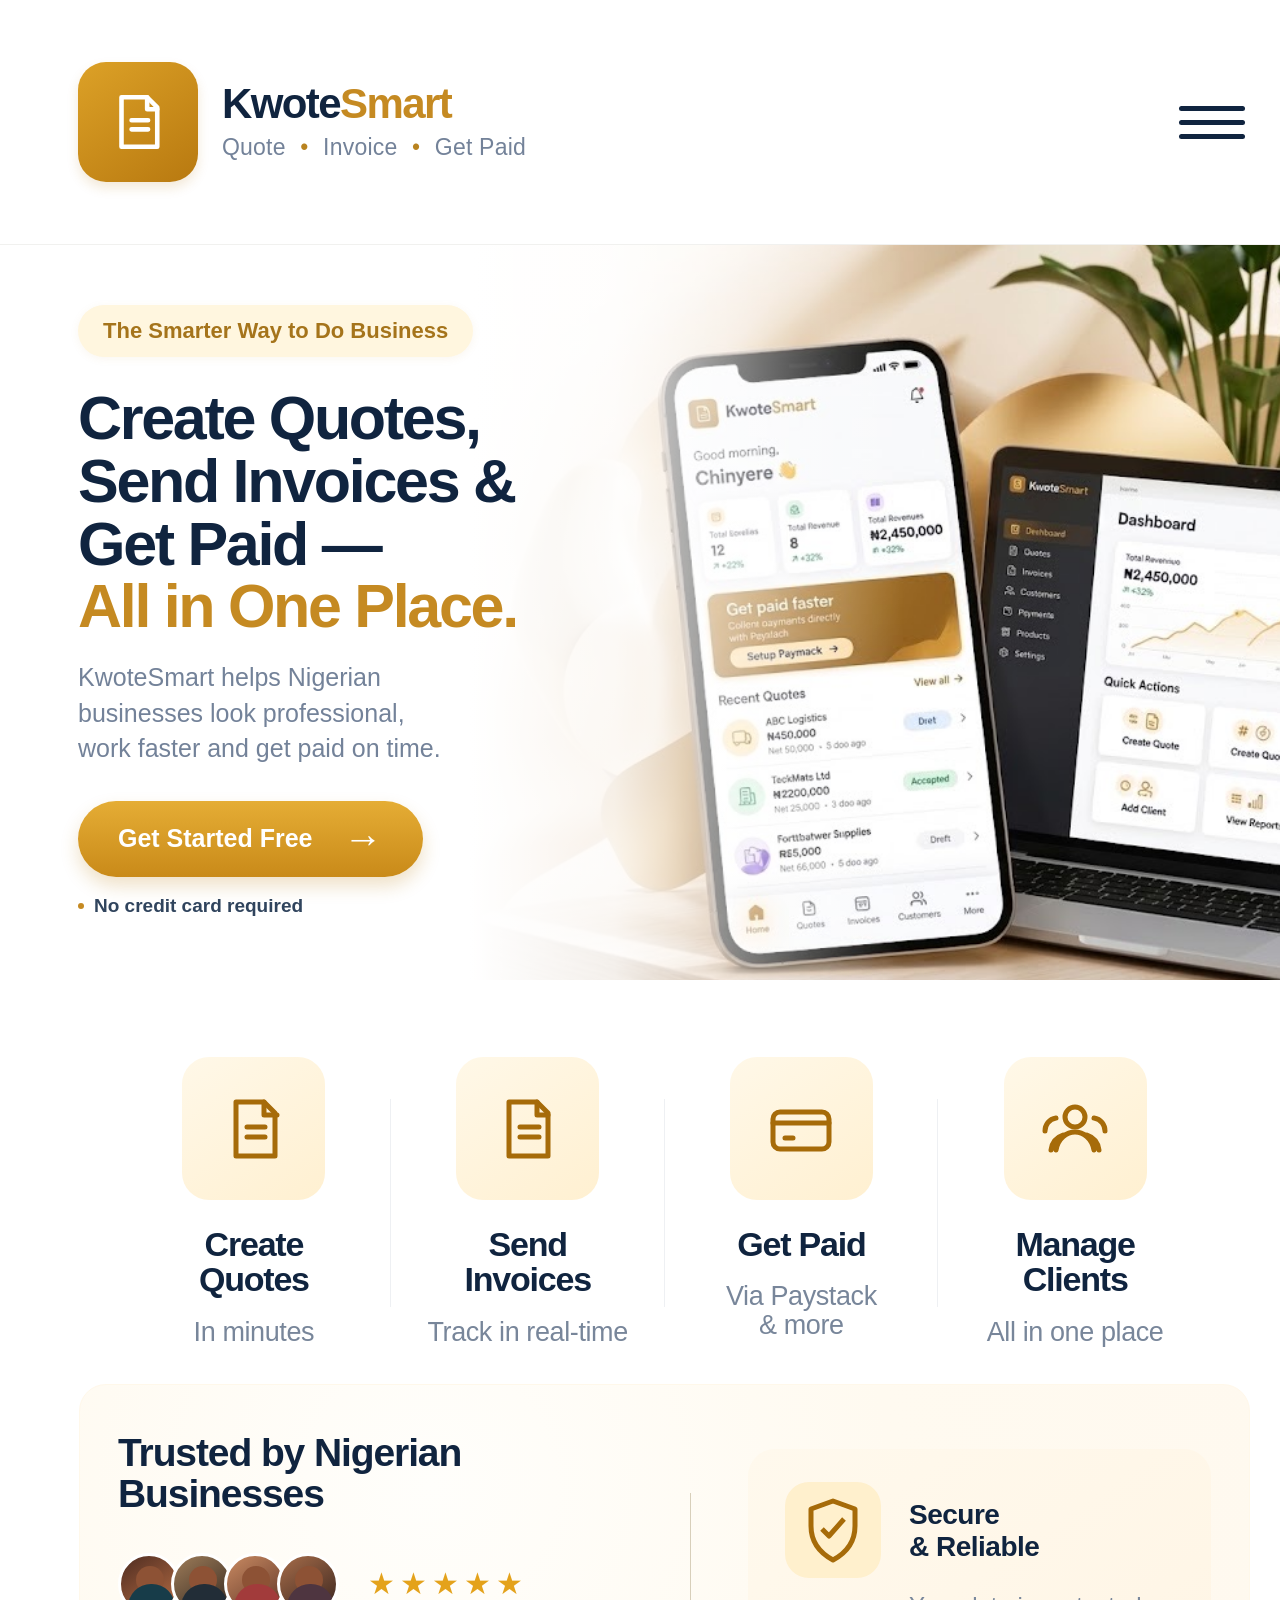
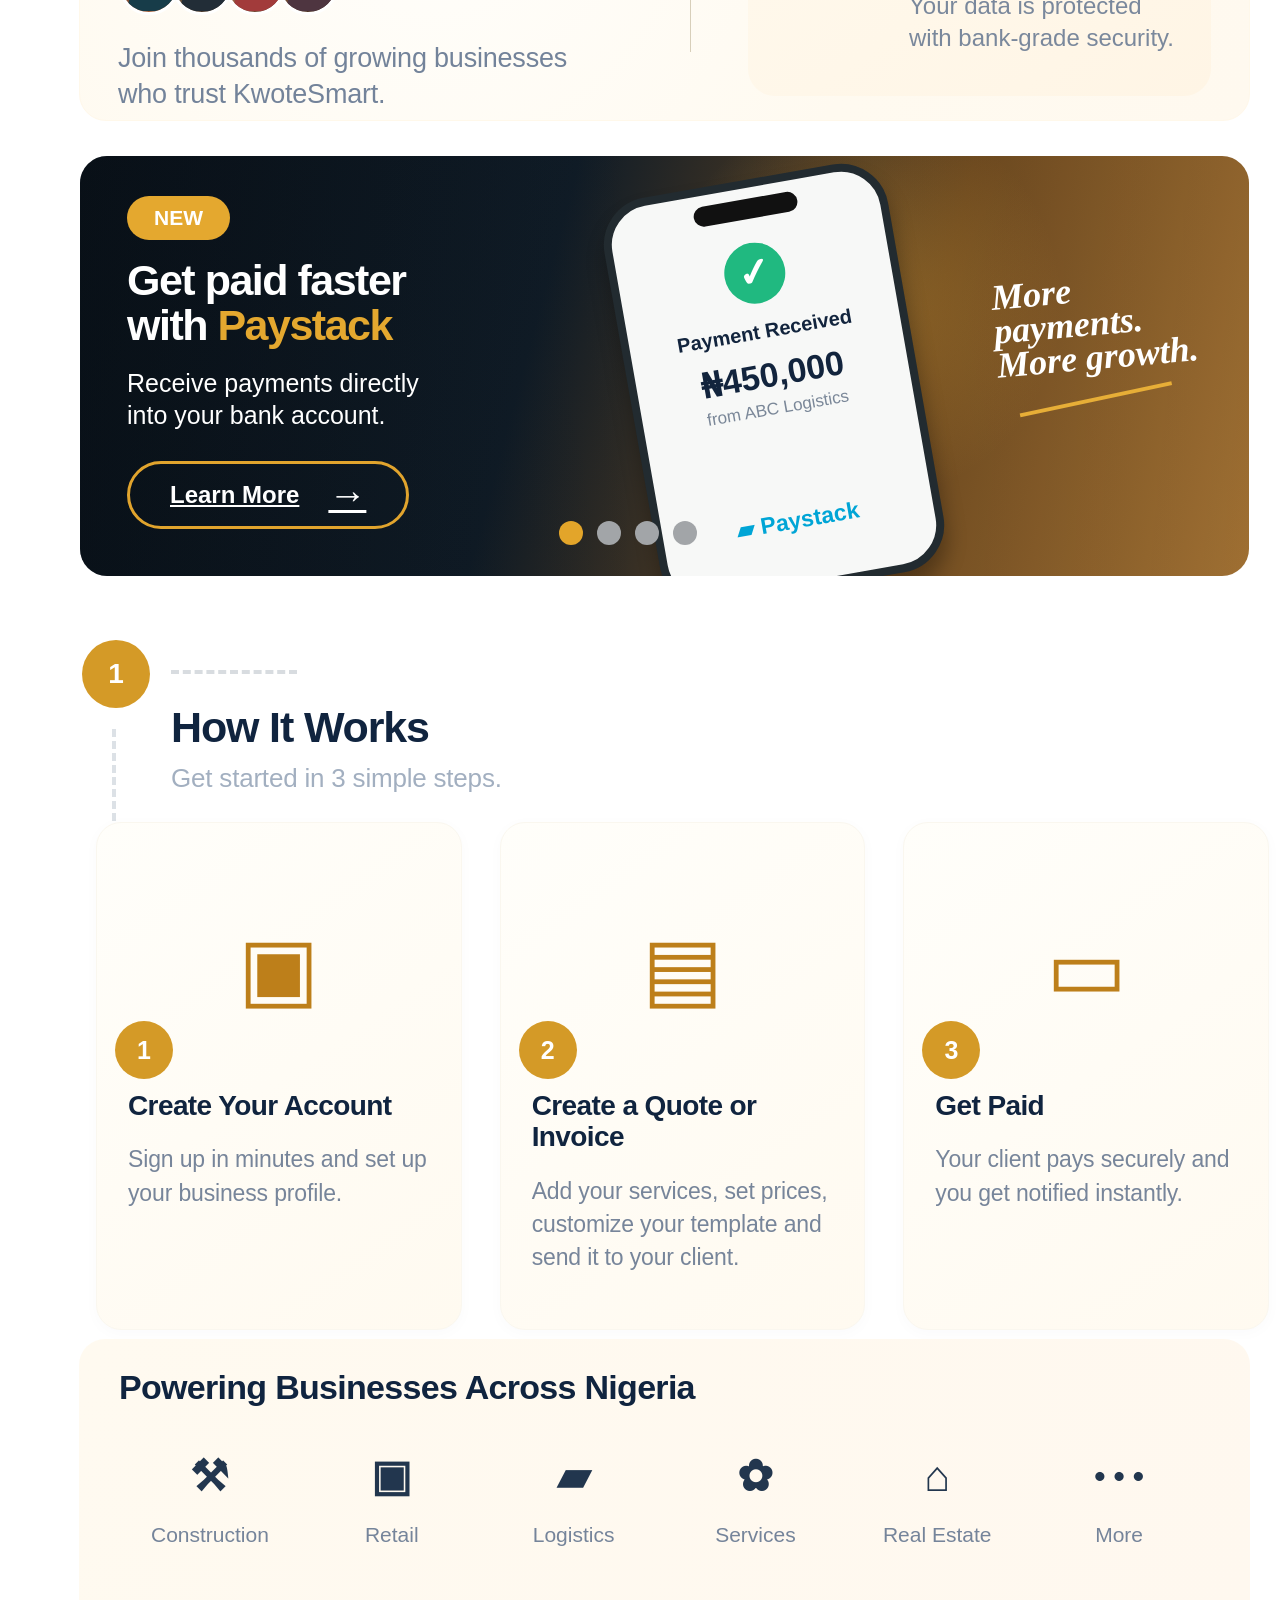
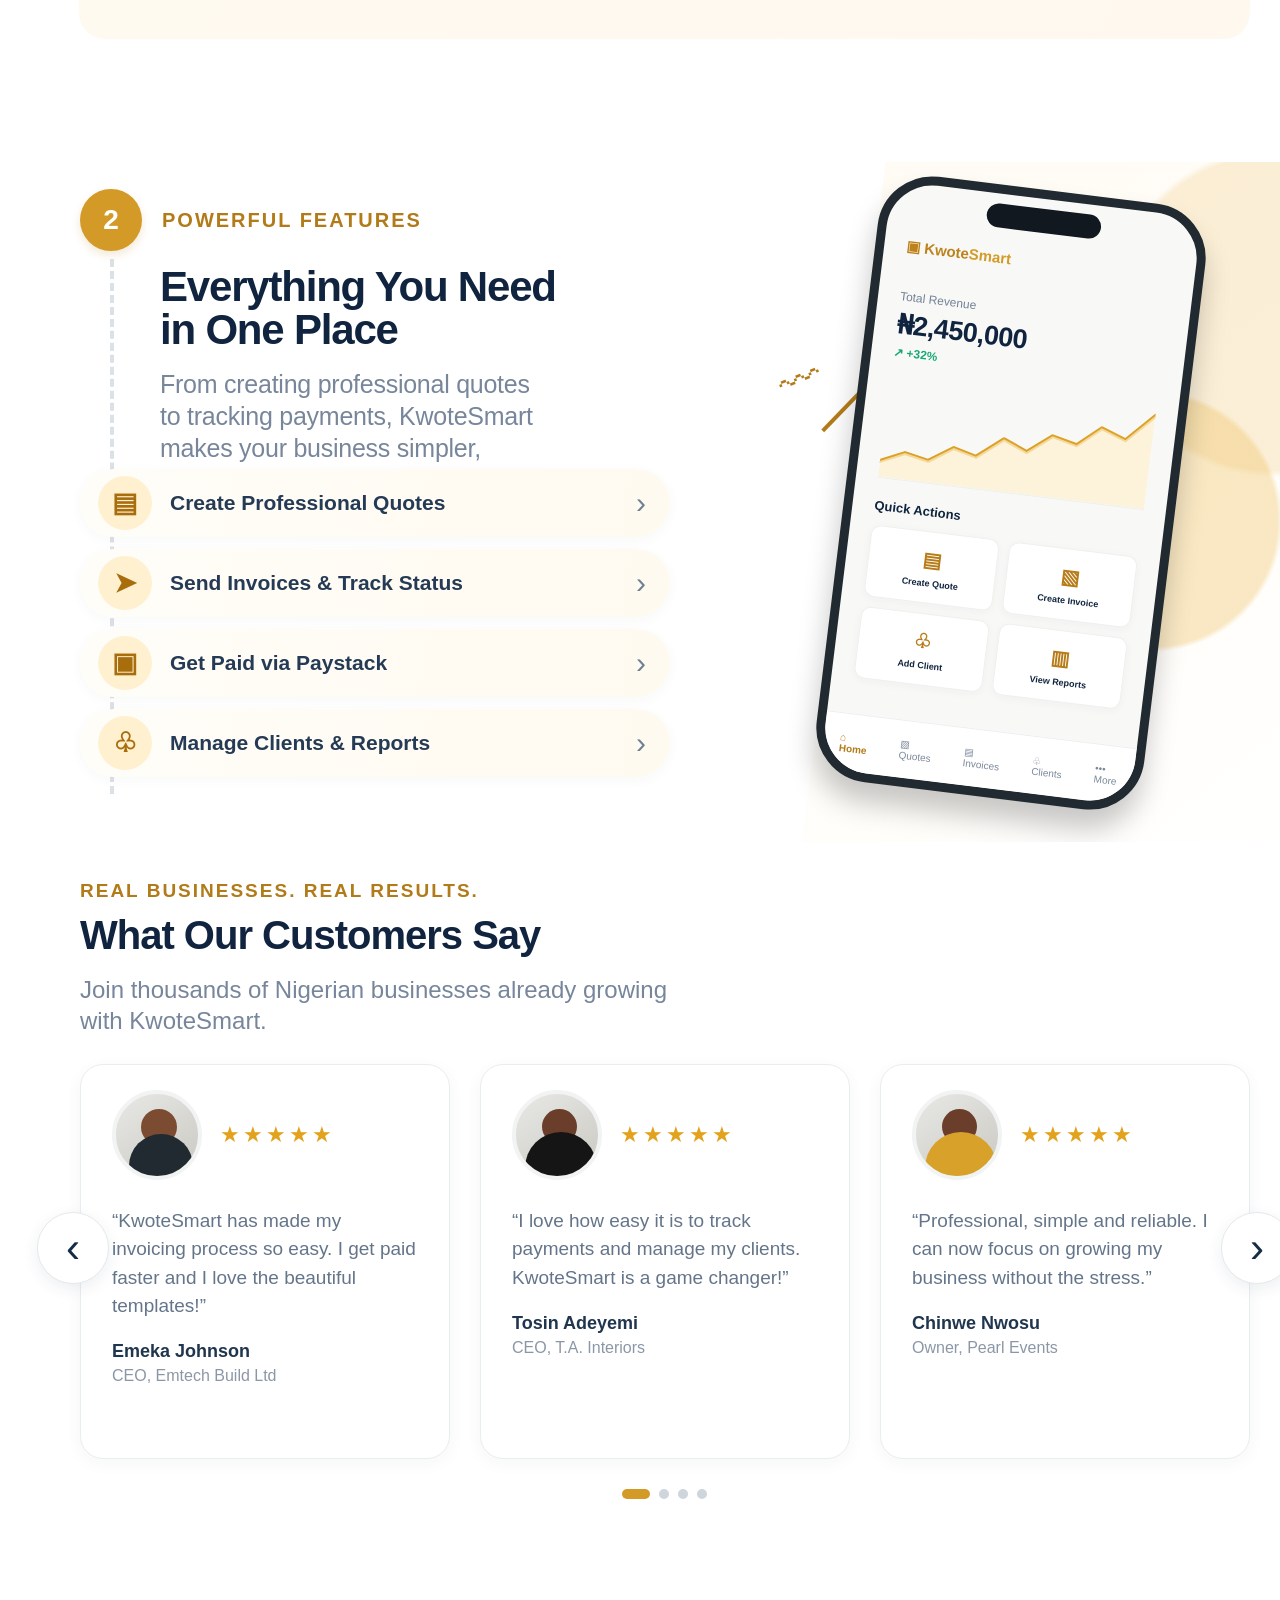
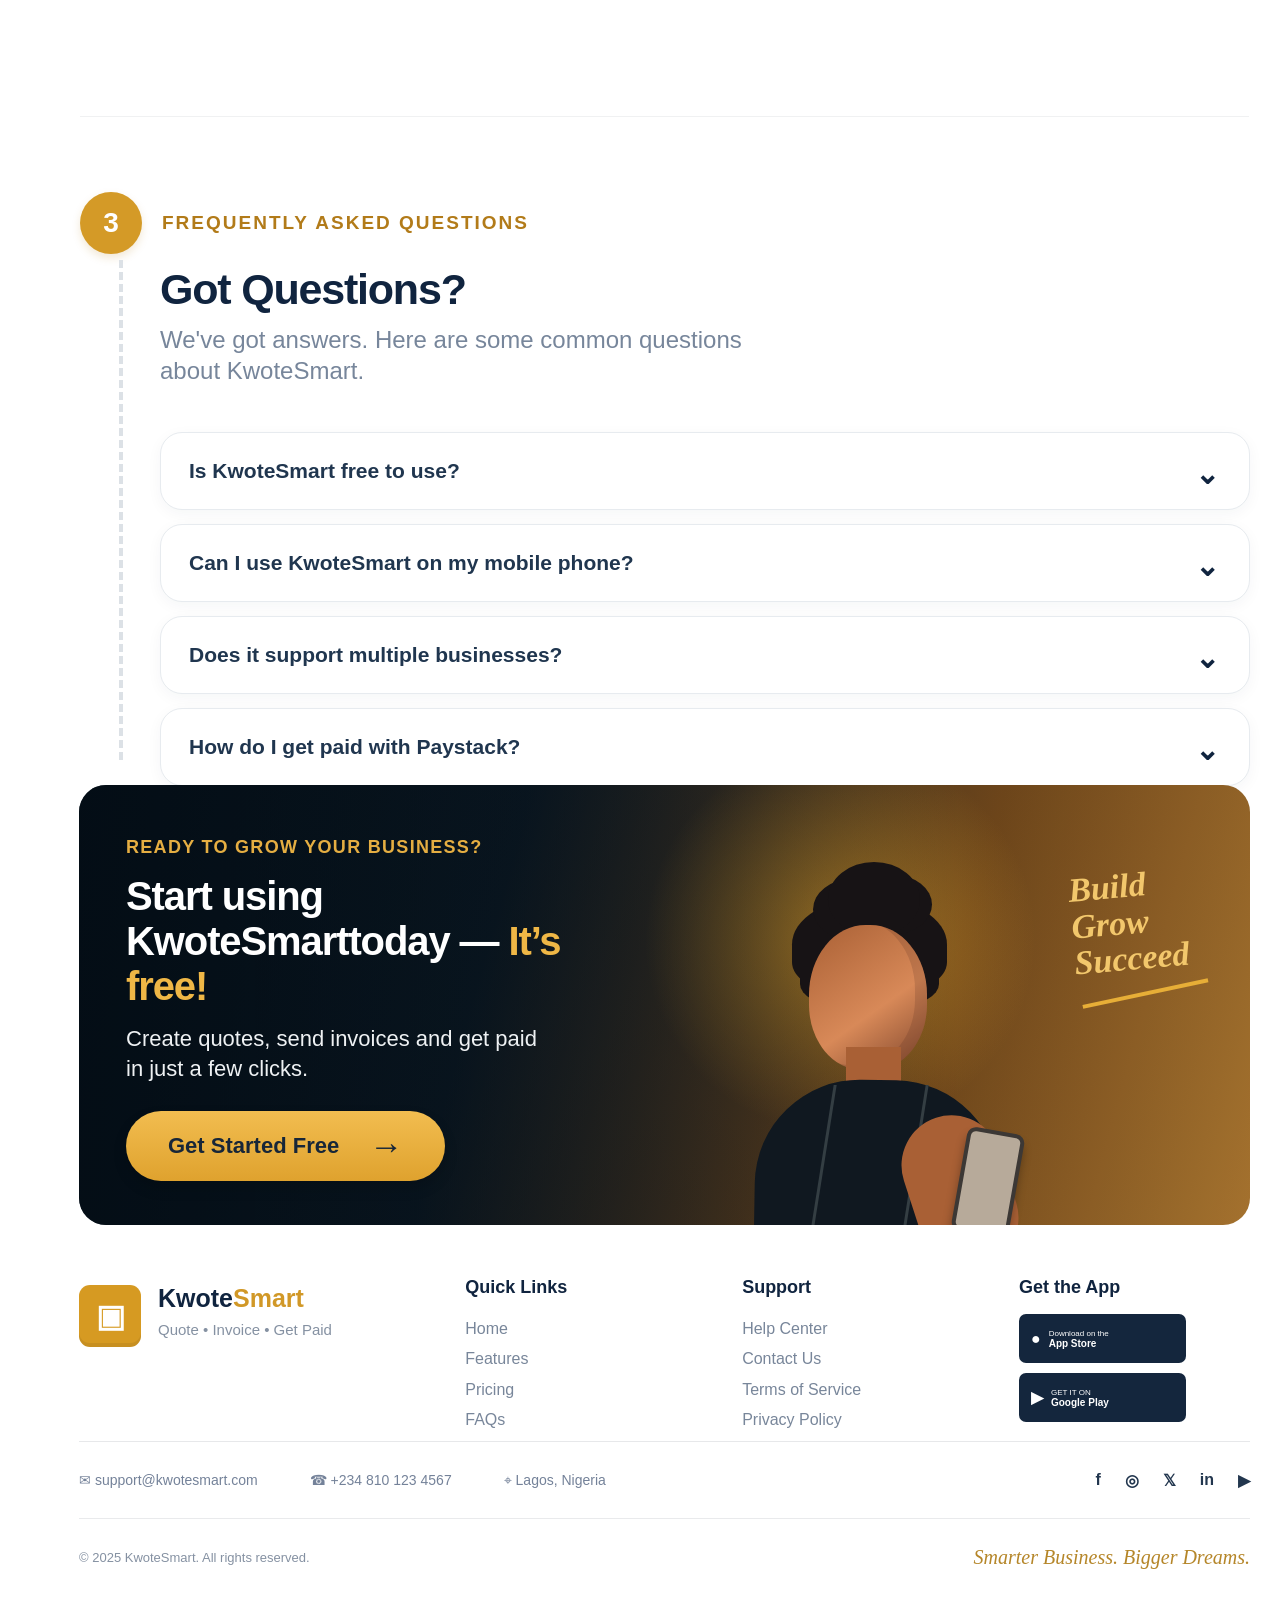
==== KwoteSmart-v15-Hero-Proper.html @ 307b2ba3 "Add files via upload" ====
<!DOCTYPE html>
<html lang="en">
<head>
<meta charset="UTF-8">
<meta name="viewport" content="width=device-width,initial-scale=1">
<title>KwoteSmart — Reference Rebuild</title>
<style>
*{box-sizing:border-box}
html,body{margin:0;padding:0;background:#fff}
body{font-family:Inter,Arial,Helvetica,sans-serif;color:#10243f}
.canvas{width:1536px;height:6405px;margin:0 auto;background:#fff;overflow:hidden;position:relative}
:root{
 --navy:#10243f;
 --muted:#75849a;
 --gold:#c58a22;
 --pale:#fff4dd;
 --cream:#fffaf0;
 --line:#e9e8e4;
}

/* FEATURES */
.features{position:absolute;left:0;top:1015px;width:1329px;height:346px;background:#fff;padding:42px 117px 0}
.feature-row{display:grid;grid-template-columns:repeat(4,1fr);height:275px}
.feature{height:250px;text-align:center;position:relative}
.feature:not(:last-child):after{
 content:"";position:absolute;right:0;top:42px;width:1px;height:208px;background:#eef0f3
}
.iconbox{
 width:143px;height:143px;margin:0 auto 27px;border-radius:27px;
 background:linear-gradient(145deg,#fff8e8,#fff0d1);
 display:grid;place-items:center;color:#a86d0c
}
.icon{width:72px;height:72px;display:block}
.feature h3{margin:0;font-size:34px;line-height:1.04;letter-spacing:-1.2px;font-weight:800;color:var(--navy)}
.feature p{margin:20px 0 0;font-size:27px;line-height:1.05;color:#78869a;font-weight:400;letter-spacing:-.4px}

/* TRUST */
.trust{position:absolute;left:0;top:1384px;width:1329px;height:337px;padding:0 79px}
.trust-card{
 height:337px;border-radius:27px;
 background:radial-gradient(circle at 30% 30%,#fffefb 0,#fffaf0 54%,#fff9ef 100%);
 border:1px solid #fff8ea;
 display:grid;grid-template-columns:1.15fr 1px .85fr;align-items:center;
 padding:48px 38px
}
.trust-left h2{font-size:39px;line-height:1.05;letter-spacing:-1.1px;margin:0 0 38px;font-weight:800}
.people{display:flex;align-items:center;height:62px}
.person{
 width:62px;height:62px;border-radius:50%;border:3px solid #fff;margin-left:-9px;overflow:hidden;
 position:relative;background:linear-gradient(145deg,#4e2c21,#b96f45)
}
.person:first-child{margin-left:0}
.person:before{content:"";position:absolute;width:28px;height:28px;border-radius:50%;left:15px;top:10px;background:#8d5235}
.person:after{content:"";position:absolute;width:47px;height:27px;border-radius:28px 28px 5px 5px;left:7px;bottom:1px;background:#173c49}
.person:nth-child(2){background:linear-gradient(145deg,#9e7c59,#33271f)}
.person:nth-child(2):after{background:#222d37}
.person:nth-child(3){background:linear-gradient(145deg,#c98a62,#5d3426)}
.person:nth-child(3):after{background:#a23b3b}
.person:nth-child(4){background:linear-gradient(145deg,#a66c49,#39251f)}
.person:nth-child(4):after{background:#4e3540}
.stars{margin-left:29px;color:#e4a21b;font-size:30px;letter-spacing:5px;white-space:nowrap}
.trust-left p{font-size:27px;line-height:1.35;color:#73839a;margin:25px 0 0;letter-spacing:-.2px}
.divider{width:1px;height:159px;background:#d8cfba}
.security{height:247px;border-radius:27px;background:linear-gradient(145deg,#fff9ed,#fff5e5);margin-left:57px;padding:33px 37px;display:flex;align-items:flex-start;gap:28px}
.shield{
 width:96px;height:96px;border-radius:24px;background:#fff0cd;flex:none;display:grid;place-items:center
}
.security h3{font-size:28px;line-height:1.13;margin:17px 0 27px;font-weight:800;letter-spacing:-.5px}
.security p{font-size:24px;line-height:1.35;color:#7a889c;margin:0;white-space:nowrap}

/* PAYSTACK */
.pay{position:absolute;left:0;top:1756px;width:1329px;height:361px;padding:0 80px}
.pay-card{
 height:361px;border-radius:27px;overflow:hidden;position:relative;
 background:
 radial-gradient(circle at 67% 35%,rgba(215,159,55,.35),transparent 24%),
 linear-gradient(105deg,#0b141d 0%,#101c27 39%,#6e4a20 70%,#a77535 100%);
}
.pay-card:after{content:"";position:absolute;inset:0;background:linear-gradient(90deg,rgba(5,10,15,.4),transparent 48%,rgba(0,0,0,.05))}
.pay-copy{position:absolute;z-index:3;left:47px;top:35px;color:#fff}
.new{display:inline-block;padding:10px 27px;border-radius:30px;background:#e4a82f;font-size:21px;font-weight:800;margin-bottom:18px}
.pay h2{font-size:43px;line-height:1.04;margin:0 0 17px;letter-spacing:-1.5px}
.pay h2 span{color:#e4a82f}
.pay p{font-size:25px;line-height:1.28;margin:0 0 25px;color:#fff}
.learn{height:64px;border:3px solid #e1a42d;border-radius:35px;display:inline-flex;align-items:center;gap:29px;padding:0 36px;color:#fff;font-size:24px;font-weight:700}
.learn b{font-size:38px;font-weight:400;line-height:0}
.pay-phone{
 position:absolute;z-index:3;left:550px;top:22px;width:288px;height:414px;
 background:#f7f8f7;border:8px solid #222b30;border-radius:48px;transform:rotate(-10deg);
 box-shadow:0 15px 20px rgba(0,0,0,.3);padding:55px 25px 20px;text-align:center;color:#12243d
}
.pay-phone:before{content:"";position:absolute;top:11px;left:86px;width:105px;height:20px;border-radius:14px;background:#111}
.check{width:61px;height:61px;border-radius:50%;background:#20b980;color:#fff;display:grid;place-items:center;margin:0 auto 17px;font-size:39px;font-weight:700}
.pay-phone strong{display:block;font-size:20px}
.amount{display:block;font-size:34px;font-weight:800;margin:12px 0 5px}
.from{display:block;font-size:17px;color:#7a8798}
.paystack-logo{position:absolute;left:0;right:0;bottom:48px;font-size:23px;font-weight:800;color:#00a5d6}
.pay-scribble{position:absolute;z-index:4;right:52px;top:117px;color:#fff;font-family:"Comic Sans MS",cursive;font-style:italic;font-size:36px;line-height:.94;font-weight:700;transform:rotate(-5deg);text-align:left}
.pay-scribble:after{content:"";display:block;width:155px;border-bottom:4px solid #e7ae37;margin:23px 0 0 18px;transform:rotate(-7deg)}
.dots{position:absolute;z-index:6;left:472px;bottom:27px}
.dot{display:inline-block;width:24px;height:24px;border-radius:50%;background:#a2a5a8;margin:0 7px}
.dot.active{background:#e3a52a}

/* HOW IT WORKS TOP VISIBLE */
.how{position:absolute;left:0;top:2236px;width:1536px;height:760px;background:#fff}
.how-head{position:absolute;left:82px;top:4px;height:170px}
.circle{width:68px;height:68px;border-radius:50%;background:#d49a27;color:#fff;display:grid;place-items:center;font-size:28px;font-weight:800}
.dash{position:absolute;left:89px;top:30px;width:126px;border-top:4px dashed #d8dce0}
.how-title{position:absolute;left:89px;top:66px;width:600px}
.how-title h2{font-size:43px;line-height:1;margin:0;font-weight:800;letter-spacing:-1.15px}
.how-title p{font-size:26px;color:#a2afc0;margin:14px 0 0;letter-spacing:-.2px}
.vertical-dash{position:absolute;left:30px;top:89px;height:284px;border-left:4px dashed #dce1e6}

/* Below-fold cards are included so the file is a complete landing-page section */
.steps{position:absolute;left:96px;top:186px;width:1173px;display:grid;grid-template-columns:repeat(3,1fr);gap:38px}
.step{height:508px;border-radius:25px;background:linear-gradient(145deg,#fffefa,#fffaf0);border:1px solid #faf7ef;padding:22px 31px;position:relative;box-shadow:0 3px 15px rgba(39,52,70,.025)}
.step-number{position:absolute;left:18px;top:198px;width:58px;height:58px;border-radius:50%;background:#d49a27;color:#fff;display:grid;place-items:center;font-size:25px;font-weight:800}
.step-icon{height:245px;display:grid;place-items:center;color:#bd7f1a;font-size:86px}
.step h3{font-size:28px;line-height:1.12;margin:0 0 22px;font-weight:800;letter-spacing:-.6px}
.step p{font-size:23px;line-height:1.45;color:#77859a;margin:0;letter-spacing:-.15px}

/* precise scaling for responsive viewing */
@media(max-width:1329px){
 .canvas{transform-origin:top left;margin:0}
}

.continuation-industries{
 position:absolute;left:0;top:2939px;width:1329px;height:366px;
 background:#fff;padding:0 79px;
}
.industry-cont-card{
 height:300px;width:1171px;border-radius:26px;background:linear-gradient(110deg,#fffaf0,#fff8ef);
 padding:31px 40px;
}
.industry-cont-card h2{
 margin:0 0 43px;font-size:34px;line-height:1;font-weight:800;
 color:#10243f;letter-spacing:-.7px;
}
.industry-cont-grid{
 display:grid;grid-template-columns:repeat(6,1fr);text-align:center;
}
.industry-cont-grid>div{display:flex;flex-direction:column;align-items:center}
.industry-cont-icon{
 height:58px;font-size:43px;line-height:1;color:#22364e;
 display:grid;place-items:center;margin-bottom:18px;font-weight:700;
}
.industry-cont-grid span{font-size:21px;color:#75849a}
.industry-cont-icon.more{font-size:32px;letter-spacing:8px;margin-left:8px}



/* CTA + FOOTER EXTENSION */
.cta-section{position:absolute;left:0;top:3890px;width:1329px;height:430px;padding:0 79px}
.cta-card{height:385px;width:1171px;border-radius:27px;background:linear-gradient(110deg,#fffaf0 0%,#fff8ef 100%);position:relative;overflow:hidden;padding:53px 40px}
.cta-card:before{content:"";position:absolute;left:-2px;top:-2px;width:105px;height:135px;background:#dca126;clip-path:polygon(0 0,100% 0,0 100%)}
.cta-copy{position:relative;z-index:3;width:490px}
.cta-copy h2{font-size:43px;line-height:1.08;letter-spacing:-1.4px;margin:0 0 22px;font-weight:800;color:#10243f}
.cta-copy p{font-size:25px;line-height:1.35;color:#75849a;margin:0 0 28px}
.cta-button{height:66px;padding:0 37px;border-radius:36px;background:linear-gradient(180deg,#e0a42a,#c78918);color:#fff;display:inline-flex;align-items:center;gap:30px;text-decoration:none;font-size:24px;font-weight:800;box-shadow:0 7px 14px rgba(181,126,22,.16)}
.cta-button b{font-size:36px;font-weight:400;line-height:0}
.device-laptop{position:absolute;z-index:2;right:180px;top:32px;width:520px;height:285px;background:#17202a;border:9px solid #111920;border-radius:15px 15px 7px 7px;box-shadow:0 14px 22px rgba(0,0,0,.18);overflow:hidden}
.device-screen{position:absolute;inset:12px;background:#fff;border-radius:3px;padding:19px 18px;color:#10243f}
.device-brand{font-size:12px;font-weight:800;color:#b27a15;margin-bottom:22px}
.device-nav{position:absolute;left:16px;top:56px;width:84px;color:#8794a5;font-size:9px;line-height:2.4}
.device-nav b{display:block;background:#fff0ce;color:#a66b09;border-radius:4px;padding-left:8px}
.device-main{position:absolute;left:125px;top:54px;right:18px}
.device-main small{font-size:9px;color:#7d8b9d}.device-main strong{display:block;font-size:18px;margin-top:5px}.device-main em{font-size:9px;color:#19a873;font-style:normal}
.chart{height:112px;margin-top:14px;position:relative;border-bottom:1px solid #edf0f2}
.chart svg{width:100%;height:100%}
.laptop-base{position:absolute;z-index:1;right:158px;top:312px;width:565px;height:25px;background:linear-gradient(#aeb4b8,#6d7377);border-radius:2px 2px 22px 22px;transform:perspective(160px) rotateX(8deg);box-shadow:0 8px 9px rgba(0,0,0,.15)}
.device-phone{position:absolute;z-index:4;right:111px;top:111px;width:136px;height:210px;background:#f8f9f8;border:6px solid #222a30;border-radius:24px;box-shadow:0 11px 18px rgba(0,0,0,.25);padding:29px 12px 10px;text-align:center;color:#10243f}
.device-phone:before{content:"";position:absolute;left:38px;top:7px;width:48px;height:10px;border-radius:8px;background:#111}
.device-phone .mini-logo{font-size:8px;font-weight:800;text-align:left;color:#bd821b}.mini-label{font-size:9px;margin-top:24px;color:#7b8795}.mini-value{font-size:17px;font-weight:800;margin:5px 0 14px}.mini-pill{display:inline-block;font-size:7px;background:#d9f5e9;color:#179969;padding:4px 7px;border-radius:10px}
.footer{position:absolute;left:0;top:4280px;width:1329px;height:330px;padding:0 79px;color:#10243f}
.footer-top{height:177px;display:grid;grid-template-columns:1.35fr .9fr .9fr .95fr;column-gap:58px;padding:10px 0 0;border-bottom:1px solid #e7e8ea}
.footer-brand{display:flex;gap:17px;align-items:flex-start;padding-top:10px}.footer-logo{width:62px;height:62px;border-radius:11px;background:#d69a22;color:#fff;display:grid;place-items:center;font-size:31px;font-weight:800;box-shadow:inset 0 -4px 0 rgba(0,0,0,.07)}
.footer-brand strong{font-size:25px;line-height:1.1;margin-top:5px}.footer-brand strong span{color:#d19827}.footer-brand small{display:block;color:#8591a2;font-size:15px;margin-top:8px}
.footer-col h4{font-size:18px;margin:2px 0 16px}.footer-col a{display:block;text-decoration:none;color:#78869a;font-size:16px;line-height:1.9}.badges{display:flex;flex-direction:column;gap:10px}.badge{height:49px;width:167px;border-radius:7px;background:#14263d;color:#fff;display:flex;align-items:center;padding:0 12px;gap:8px;font-size:10px;font-weight:700}.badge b{font-size:16px}.badge span{font-size:8px;font-weight:400;display:block}
.footer-mid{height:76px;display:flex;align-items:center;justify-content:space-between}.contact{display:flex;gap:52px;color:#748299;font-size:14px}.contact span{display:flex;align-items:center;gap:9px}.social{display:flex;gap:24px;font-weight:800;font-size:16px;color:#22364e}.footer-bottom{height:77px;border-top:1px solid #e9eaec;display:flex;align-items:center;justify-content:space-between;color:#8591a2;font-size:13px}.tagline{font-family:cursive;color:#b58629;font-size:20px;font-style:italic}
@media(max-width:1329px){.canvas{transform-origin:top left;margin:0}}


/* POWERFUL FEATURES + CUSTOMER TESTIMONIALS EXTENSION */
.powerful-features{
 position:absolute;left:0;top:3362px;width:1329px;height:680px;
 background:#fff;overflow:hidden;padding:0 80px;
}
.powerful-features:after{
 content:"";position:absolute;right:-80px;top:-95px;width:560px;height:820px;
 background:
   radial-gradient(circle at 55% 55%,rgba(238,191,91,.35) 0 23%,transparent 24%),
   radial-gradient(circle at 72% 28%,rgba(245,218,167,.42) 0 22%,transparent 23%),
   linear-gradient(135deg,rgba(255,250,239,.75),rgba(255,255,255,0));
 transform:rotate(7deg);pointer-events:none;
}
.feature-content{position:relative;z-index:2;width:1170px;height:100%}
.feature-heading{position:absolute;left:0;top:27px;width:625px}
.feature-heading .section-label{
 display:flex;align-items:center;gap:20px;color:#b27b19;font-size:20px;
 font-weight:800;letter-spacing:2px;text-transform:uppercase;
}
.feature-heading .section-number{
 width:62px;height:62px;border-radius:50%;background:#d49a27;color:#fff;
 display:grid;place-items:center;font-size:28px;letter-spacing:0;
 box-shadow:0 4px 9px rgba(185,130,28,.18);
}
.feature-heading h2{
 margin:15px 0 16px 80px;font-size:42px;line-height:1.02;letter-spacing:-1.2px;
 font-weight:800;color:#10243f;
}
.feature-heading p{
 margin:0 0 0 80px;width:520px;font-size:25px;line-height:1.28;
 color:#77869b;letter-spacing:-.25px;
}
.feature-dashed{
 position:absolute;left:30px;top:97px;height:535px;border-left:4px dashed #dce1e6;
}
.feature-list{
 position:absolute;left:0;top:307px;width:590px;display:flex;flex-direction:column;gap:12px;
}
.feature-item{
 height:68px;border-radius:34px;background:linear-gradient(100deg,#fffdf8,#fffaf0);
 display:flex;align-items:center;padding:0 24px 0 18px;
 box-shadow:0 3px 13px rgba(40,56,75,.035);
}
.feature-item .item-icon{
 width:54px;height:54px;border-radius:50%;background:#fff0d0;color:#a86d0c;
 display:grid;place-items:center;font-size:27px;font-weight:800;flex:none;
}
.feature-item .item-text{
 margin-left:18px;font-size:21px;font-weight:700;color:#253b55;
}
.feature-item .item-arrow{
 margin-left:auto;font-size:30px;color:#6e8195;font-weight:400;
}
.feature-phone{
 position:absolute;z-index:4;right:74px;top:26px;width:330px;height:610px;
 background:#f8f9f7;border:9px solid #202a30;border-radius:55px;
 transform:rotate(7deg);box-shadow:0 20px 28px rgba(0,0,0,.22);
 padding:55px 22px 20px;color:#10243f;overflow:hidden;
}
.feature-phone:before{
 content:"";position:absolute;top:10px;left:98px;width:115px;height:24px;
 border-radius:15px;background:#111820;
}
.feature-phone .phone-brand{
 font-size:15px;font-weight:800;color:#bd821b;text-align:left;margin-bottom:34px;
}
.phone-revenue-label{font-size:12px;color:#718096;margin-bottom:5px}
.phone-revenue{font-size:27px;font-weight:800;letter-spacing:-.6px}
.phone-growth{font-size:12px;color:#18a875;font-weight:800;margin-top:5px}
.phone-chart{
 height:105px;margin:15px 0 20px;border-bottom:1px solid #edf0f2;
}
.phone-chart svg{width:100%;height:100%}
.phone-actions-title{font-size:13px;font-weight:800;margin-bottom:12px}
.phone-action-grid{display:grid;grid-template-columns:1fr 1fr;gap:10px}
.phone-action{
 height:72px;border:1px solid #f0f1ef;border-radius:10px;background:#fff;
 display:flex;flex-direction:column;align-items:center;justify-content:center;
 gap:7px;box-shadow:0 2px 8px rgba(20,38,61,.04);
}
.phone-action b{font-size:20px;color:#b77c18}.phone-action span{font-size:9px;font-weight:700}
.phone-bottom{
 position:absolute;left:0;right:0;bottom:0;height:58px;border-top:1px solid #eceff0;
 background:#fff;display:flex;align-items:center;justify-content:space-around;
 font-size:10px;color:#7a889a;
}
.phone-bottom .active{color:#b27a16;font-weight:800}
.feature-scribbles{
 position:absolute;z-index:3;right:370px;top:184px;color:#b47b1b;
 font-size:42px;font-weight:400;transform:rotate(-22deg);
}
.feature-scribbles:after{
 content:"";display:block;width:80px;border-top:4px solid #b47b1b;
 transform:rotate(-24deg);margin:12px 0 0 20px;
}

.testimonials{
 position:absolute;left:0;top:4042px;width:1329px;height:920px;
 background:#fff;padding:0 80px;
}
.testimonial-heading{padding-top:38px}
.testimonial-label{
 margin:0 0 12px;font-size:19px;font-weight:800;letter-spacing:2px;
 color:#b27b19;text-transform:uppercase;
}
.testimonial-heading h2{
 margin:0;font-size:40px;line-height:1.05;letter-spacing:-1px;font-weight:800;color:#10243f;
}
.testimonial-heading p{
 margin:18px 0 0;font-size:24px;line-height:1.3;color:#77869b;width:700px;
}
.testimonial-track{
 position:relative;margin-top:28px;width:1170px;height:395px;
 display:grid;grid-template-columns:repeat(3,1fr);gap:30px;
}
.testimonial-card{
 height:395px;border:1px solid #e8edf2;border-radius:23px;background:#fff;
 padding:25px 31px;box-shadow:0 4px 17px rgba(30,47,68,.045);position:relative;
}
.customer-top{display:flex;align-items:center}
.avatar{
 width:90px;height:90px;border-radius:50%;border:4px solid #f2f3f3;
 position:relative;overflow:hidden;flex:none;
 background:linear-gradient(145deg,#e8e8e5,#c9c8c2);
}
.avatar:before{
 content:"";position:absolute;width:36px;height:36px;border-radius:50%;
 left:25px;top:15px;background:#7b4b32;
}
.avatar:after{
 content:"";position:absolute;width:64px;height:45px;border-radius:38px 38px 9px 9px;
 left:13px;bottom:-3px;background:#202a30;
}
.avatar.woman:before{background:#6b3e2c;width:35px;height:35px;left:26px;top:15px}
.avatar.woman:after{background:#151515;width:72px;height:52px;left:9px;bottom:-8px}
.avatar.yellow:after{background:#d8a22a}
.rating{
 margin-left:18px;color:#e2a21b;font-size:22px;letter-spacing:3px;white-space:nowrap;
}
.testimonial-card blockquote{
 margin:27px 0 21px;font-size:19px;line-height:1.48;color:#64758a;
}
.customer-name{font-size:18px;font-weight:800;color:#20364f;margin-bottom:5px}
.customer-role{font-size:16px;color:#8b97a7}
.carousel-arrow{
 position:absolute;top:148px;width:72px;height:72px;border-radius:50%;
 background:#fff;border:1px solid #e5e9ed;box-shadow:0 5px 16px rgba(30,47,68,.08);
 display:grid;place-items:center;font-size:42px;color:#142c46;z-index:5;
}
.carousel-arrow.left{left:-43px}
.carousel-arrow.right{right:-43px}
.testimonial-dots{
 display:flex;justify-content:center;gap:9px;margin-top:30px;
}
.testimonial-dot{
 width:10px;height:10px;border-radius:50%;background:#cfd5dc;
}
.testimonial-dot.active{background:#d49a27;width:28px;border-radius:8px}
.testimonial-space{
 position:absolute;left:80px;right:80px;bottom:45px;height:1px;background:#f0f1f2;
}

/* Keep the existing CTA/footer, but move them below the newly added content. */
.cta-section{top:5585px}
.footer{top:5000px}


/* FAQ + FINAL CTA EXTENSION */
.faq-section{
 position:absolute;left:0;top:4962px;width:1329px;height:680px;
 background:#fff;padding:0 80px;overflow:hidden;
}
.faq-inner{width:1170px;height:100%;position:relative}
.faq-dashed{
 position:absolute;left:39px;top:98px;height:500px;border-left:4px dashed #dce1e6;
}
.faq-heading{padding-top:30px;margin-left:0}
.faq-label{
 display:flex;align-items:center;gap:20px;color:#b27b19;font-size:19px;
 font-weight:800;letter-spacing:2px;text-transform:uppercase;
}
.faq-number{
 width:62px;height:62px;border-radius:50%;background:#d49a27;color:#fff;
 display:grid;place-items:center;font-size:28px;letter-spacing:0;
 box-shadow:0 4px 9px rgba(185,130,28,.18);
}
.faq-heading h2{
 margin:13px 0 12px 80px;font-size:43px;line-height:1.04;
 letter-spacing:-1.2px;font-weight:800;color:#10243f;
}
.faq-heading p{
 margin:0 0 0 80px;font-size:24px;line-height:1.32;color:#77869b;
}
.faq-list{
 position:absolute;left:80px;top:270px;width:1090px;
 display:flex;flex-direction:column;gap:14px;
}
.faq-item{
 border:1px solid #e7ebef;border-radius:22px;background:#fff;
 min-height:76px;box-shadow:0 4px 15px rgba(30,47,68,.045);
 overflow:hidden;
}
.faq-question{
 min-height:76px;padding:0 28px;display:flex;align-items:center;
 justify-content:space-between;font-size:21px;font-weight:700;color:#20364f;
 cursor:pointer;
}
.faq-chevron{
 width:28px;height:28px;display:grid;place-items:center;
 font-size:29px;color:#10243f;transition:transform .2s ease;
}
.faq-answer{
 max-height:0;overflow:hidden;padding:0 28px;color:#718197;
 font-size:18px;line-height:1.5;transition:max-height .25s ease,padding .25s ease;
}
.faq-item.open .faq-answer{max-height:130px;padding:0 28px 20px}
.faq-item.open .faq-chevron{transform:rotate(180deg)}

/* Screenshot-style dark CTA */
.cta-section{
 position:absolute;left:0;top:4570px;width:1329px;height:430px;padding:0 79px;
}
.cta-card{
 height:400px;width:1171px;border-radius:27px;position:relative;overflow:hidden;
 background:
  radial-gradient(circle at 65% 35%,rgba(224,164,42,.62),transparent 24%),
  linear-gradient(105deg,#071521 0%,#0d1c28 35%,#70471b 72%,#a9752f 100%);
 padding:0;
}
.cta-card:before{display:none}
.cta-card:after{
 content:"";position:absolute;inset:0;
 background:linear-gradient(90deg,rgba(2,10,17,.72) 0%,rgba(3,11,18,.36) 47%,rgba(0,0,0,.03) 75%);
 z-index:1;
}
.cta-copy{
 position:absolute;z-index:5;left:47px;top:42px;width:510px;color:#fff;
}
.cta-copy:before{
 content:"READY TO GROW YOUR BUSINESS?";
 display:block;color:#e5ae42;font-size:18px;font-weight:800;
 letter-spacing:1.3px;margin-bottom:16px;
}
.cta-copy h2{
 font-size:40px;line-height:1.12;letter-spacing:-1.1px;margin:0 0 16px;
 font-weight:800;color:#fff;
}
.cta-copy h2 br{display:none}
.cta-copy p{
 font-size:22px;line-height:1.35;color:#eef1f3;margin:0 0 27px;
}
.cta-button{
 height:66px;padding:0 37px;border-radius:36px;
 background:linear-gradient(180deg,#f2bd50,#dfa22e);color:#172638;
 display:inline-flex;align-items:center;gap:30px;text-decoration:none;
 font-size:22px;font-weight:800;box-shadow:0 7px 14px rgba(0,0,0,.16);
}
.cta-button b{font-size:34px;font-weight:500;line-height:0}

/* Warm photo-like person treatment */
.cta-person{
 position:absolute;z-index:4;right:225px;bottom:-15px;width:300px;height:350px;
}
.cta-person .head{
 position:absolute;left:84px;top:35px;width:118px;height:145px;border-radius:48% 48% 45% 45%;
 background:linear-gradient(145deg,#a96035,#d88958 58%,#7e452c);
 box-shadow:inset -12px -5px 0 rgba(78,39,28,.18);
}
.cta-person .hair{
 position:absolute;left:67px;top:7px;width:155px;height:95px;border-radius:60% 60% 38% 38%;
 background:#171315;box-shadow:0 22px 0 -8px #171315;
}
.cta-person .bun{
 position:absolute;left:103px;top:-28px;width:92px;height:75px;border-radius:50%;
 background:#171315;box-shadow:-22px 10px 0 -7px #171315,20px 5px 0 -8px #171315;
}
.cta-person .neck{
 position:absolute;left:121px;top:157px;width:55px;height:50px;background:#a96035;
}
.cta-person .body{
 position:absolute;left:30px;top:190px;width:245px;height:180px;
 border-radius:105px 105px 0 0;background:#101820;
 transform:rotate(1deg);
}
.cta-person .lapel{
 position:absolute;left:96px;top:195px;width:95px;height:160px;
 border-left:3px solid #343e43;border-right:3px solid #343e43;
 transform:skew(-9deg);
}
.cta-person .arm{
 position:absolute;right:15px;top:224px;width:100px;height:155px;
 border-radius:50px;background:#a96035;transform:rotate(-18deg);
}
.cta-person .phone{
 position:absolute;right:8px;bottom:5px;width:58px;height:105px;
 border-radius:9px;background:#b7aa9a;border:4px solid #3c3835;
 transform:rotate(10deg);box-shadow:0 8px 10px rgba(0,0,0,.3);
}
.cta-scribble{
 position:absolute;z-index:6;right:46px;top:82px;color:#f2c76c;
 font-family:"Comic Sans MS",cursive;font-style:italic;font-size:34px;
 line-height:1.08;font-weight:700;transform:rotate(-5deg);
}
.cta-scribble:after{
 content:"";display:block;width:128px;border-bottom:4px solid #e7ae37;
 margin:15px 0 0 4px;transform:rotate(-7deg);
}


/* WIDER/TALLER PROMOTIONAL BANNERS */
.pay{
 height:420px;
}
.pay-card{
 height:420px;
}
.pay-copy{
 top:40px;
}
.pay h2{
 margin-bottom:20px;
}
.pay p{
 margin-bottom:30px;
}
.learn{
 height:68px;
 padding:0 40px;
}

/* Match the extra breathing room on the final banner near the footer. */
.cta-section{
 top:4570px;
 height:470px;
}
.cta-card{
 height:440px;
}
.cta-copy{
 top:52px;
}
.cta-button{
 height:70px;
 padding:0 42px;
}
.footer{
 top:5050px;
}


/* TOP NAVIGATION + HERO */
.top-hero {
 position:absolute;left:0;top:0;width:1329px;height:980px;background:#fff;overflow:hidden;
}
.top-nav {
 height:245px;width:100%;display:flex;align-items:center;justify-content:space-between;
 padding:0 78px;border-bottom:1px solid #f1f1ef;background:#fff;position:relative;z-index:10;
}
.brand {
 display:flex;align-items:center;gap:24px;
}
.brand-mark {
 width:120px;height:120px;border-radius:28px;background:linear-gradient(145deg,#dca127,#b87910);
 display:grid;place-items:center;box-shadow:0 6px 12px rgba(178,120,17,.16);
}
.brand-mark svg {width:66px;height:66px}
.brand-name {
 font-size:42px;line-height:1;font-weight:800;letter-spacing:-1.6px;color:#10243f;
}
.brand-name span {color:#c58a22}
.brand-sub {
 margin-top:9px;font-size:23px;color:#738299;letter-spacing:.2px;
}
.brand-sub b {color:#b98320;font-weight:500;margin:0 8px}
.menu-button {
 width:72px;height:60px;border:0;background:transparent;display:flex;flex-direction:column;
 justify-content:center;gap:9px;padding:0;cursor:pointer;
}
.menu-button i {display:block;height:5px;width:66px;border-radius:4px;background:#10243f}
.hero-pill {
 display:inline-flex;align-items:center;height:52px;padding:0 25px;border-radius:28px;
 background:#fff6df;color:#a5741b;font-size:22px;font-weight:700;
 box-shadow:0 2px 8px rgba(196,145,47,.08);
}
.hero-copy h1 .gold {color:#c58a22}
.dashboard-card {
 position:absolute;z-index:6;left:670px;bottom:-55px;width:335px;height:430px;
 background:rgba(255,255,255,.97);border-radius:27px;border:1px solid #e8ecef;
 transform:rotate(-4deg);box-shadow:0 15px 30px rgba(25,43,62,.19);
 padding:28px 24px 20px;color:#10243f;
}
.dashboard-card .mini-brand {
 font-size:15px;font-weight:800;color:#b57a15;margin-bottom:28px;
}
.dashboard-card .mini-brand span {color:#c58a22}
.dashboard-label {font-size:13px;color:#7c8999}
.dashboard-total {font-size:29px;font-weight:800;margin-top:5px}
.dashboard-growth {font-size:13px;color:#1ca879;font-weight:800;margin-top:5px}
.dashboard-chart {height:82px;margin:13px 0 16px;border-bottom:1px solid #edf0f2}
.dashboard-chart svg {width:100%;height:100%}
.dashboard-title {font-size:14px;font-weight:800;margin-bottom:10px}
.quote-row {
 display:flex;align-items:center;justify-content:space-between;padding:10px 8px;
 border-top:1px solid #f0f1f2;font-size:10px;
}
.quote-row strong {font-size:11px}
.status {padding:5px 8px;border-radius:10px;background:#e1f6ed;color:#1a9d72;font-weight:700}
.status.draft {background:#edf0f4;color:#778598}
.dashboard-bottom {
 position:absolute;left:0;right:0;bottom:0;height:55px;border-top:1px solid #edf0f1;
 display:flex;align-items:center;justify-content:space-around;background:#fff;border-radius:0 0 27px 27px;
 font-size:9px;color:#718197;
}
.dashboard-bottom .active {color:#b27b19;font-weight:800}
.hero-scribble {
 position:absolute;z-index:5;right:60px;top:110px;color:#b37a18;
 font-family:"Comic Sans MS",cursive;font-size:35px;line-height:1.03;font-style:italic;
 font-weight:700;transform:rotate(-6deg);
}
.hero-scribble:after {
 content:"";display:block;width:130px;border-bottom:4px solid #c68b1e;margin:12px 0 0 8px;transform:rotate(-6deg);
}
.hero-accent {
 position:absolute;z-index:3;right:420px;top:255px;width:95px;height:5px;
 background:#c58a22;transform:rotate(-31deg);border-radius:5px;
}
.hero-accent:after {
 content:"";position:absolute;width:70px;height:5px;background:#c58a22;left:-13px;top:34px;transform:rotate(-7deg);border-radius:5px;
}
@media(max-width:1329px) {
 .top-hero {transform-origin:top left}
}


/* FINAL POSITION OVERRIDES AFTER ALL PREVIOUS EXTENSION STYLES */
.features{top:1015px}
.trust{top:1384px}
.pay{top:1756px}
.how{top:2236px}
.continuation-industries{top:2939px}
.powerful-features{top:3362px}
.testimonials{top:4042px}
.faq-section{top:4962px}
.cta-section{top:5585px}
.footer{top:6065px}


/* FINAL HERO REBUILD — seamless photo layer from the supplied first reference */
.top-hero{
 position:absolute;left:0;top:0;width:1329px;height:980px;background:#fff;overflow:hidden;
}
.hero{
 position:relative;width:100%;height:735px;overflow:hidden;
 background-image:url('/assets/images/hero-bg.jpg');
 background-size:cover;
 background-position:center right;
}
.hero-photo{
 position:absolute;inset:0;width:68%;z-index:1;
 background:linear-gradient(to right,#ffffff 0%,#ffffff 52%,rgba(255,255,255,0.88) 68%,rgba(255,255,255,0) 100%);
}
.hero-copy{
 position:relative;z-index:2;width:52%;max-width:620px;padding:60px 0 0 78px;
}
.hero-copy h1{
 margin:30px 0 22px;font-size:61px;line-height:1.03;letter-spacing:-2.3px;
 color:#10243f;font-weight:800;
}
.hero-copy p{
 margin:0;width:555px;font-size:25px;line-height:1.42;color:#738299;
}
.hero-cta{
 margin-top:34px;height:76px;padding:0 40px;border:0;border-radius:40px;
 background:linear-gradient(180deg,#e5ad35,#c98a19);color:#fff;
 display:inline-flex;align-items:center;gap:31px;font-size:25px;font-weight:800;
 box-shadow:0 9px 18px rgba(189,130,23,.24);text-decoration:none;
}
.hero-cta b{font-size:39px;font-weight:400;line-height:0}
.hero-note{
 margin-top:18px;font-size:19px;color:#30445d;font-weight:600;
}
.hero-note:before{
 content:"";display:inline-block;width:6px;height:6px;border-radius:50%;
 background:#c58a22;margin:0 10px 3px 0;
}

</style>
</head>
<body>
<div class="canvas">

<section class="top-hero">
 <nav class="top-nav">
  <div class="brand">
   <div class="brand-mark">
    <svg viewBox="0 0 72 72" fill="none" stroke="#fff" stroke-width="5" stroke-linecap="round" stroke-linejoin="round">
     <path d="M18 9h28l11 11v43H18z"/><path d="M46 9v13h11M29 34h18M29 44h18"/>
    </svg>
   </div>
   <div>
    <div class="brand-name">Kwote<span>Smart</span></div>
    <div class="brand-sub">Quote <b>•</b> Invoice <b>•</b> Get Paid</div>
   </div>
  </div>
  <button class="menu-button" aria-label="Open menu"><i></i><i></i><i></i></button>
 </nav>

 <div class="hero">
  <div class="hero-photo" aria-hidden="true"></div>

  <div class="hero-copy">
   <div class="hero-pill">The Smarter Way to Do Business</div>
   <h1>Create Quotes,<br>Send Invoices &amp;<br>Get Paid —<br><span class="gold">All in One Place.</span></h1>
   <p>KwoteSmart helps Nigerian<br>businesses look professional,<br>work faster and get paid on time.</p>
   <a href="#" class="hero-cta">Get Started Free <b>→</b></a>
   <div class="hero-note">No credit card required</div>
  </div>
 </div>
</section>


<section class="features">
 <div class="feature-row">
  <article class="feature">
   <div class="iconbox"><svg class="icon" viewBox="0 0 72 72" fill="none" stroke="#a66b09" stroke-width="5" stroke-linecap="round" stroke-linejoin="round"><path d="M18 9h28l11 11v43H18z"/><path d="M46 9v13h13M29 34h18M29 44h18"/></svg></div>
   <h3>Create<br>Quotes</h3><p>In minutes</p>
  </article>
  <article class="feature">
   <div class="iconbox"><svg class="icon" viewBox="0 0 72 72" fill="none" stroke="#a66b09" stroke-width="5" stroke-linecap="round" stroke-linejoin="round"><path d="M17 9h28l11 11v43H17z"/><path d="M45 9v13h11M28 34h19M28 44h19"/></svg></div>
   <h3>Send<br>Invoices</h3><p>Track in real-time</p>
  </article>
  <article class="feature">
   <div class="iconbox"><svg class="icon" viewBox="0 0 72 72" fill="none" stroke="#a66b09" stroke-width="5" stroke-linecap="round" stroke-linejoin="round"><rect x="8" y="19" width="56" height="37" rx="7"/><path d="M8 30h56M20 45h8"/></svg></div>
   <h3>Get Paid</h3><p>Via Paystack<br>&amp; more</p>
  </article>
  <article class="feature">
   <div class="iconbox"><svg class="icon" viewBox="0 0 72 72" fill="none" stroke="#a66b09" stroke-width="5" stroke-linecap="round" stroke-linejoin="round"><circle cx="36" cy="24" r="10"/><path d="M17 57c2-12 11-18 19-18s17 6 19 18M17 25c-7 1-11 7-11 13M55 25c7 1 11 7 11 13M12 57c1-8 6-13 12-15M60 57c-1-8-6-13-12-15"/></svg></div>
   <h3>Manage<br>Clients</h3><p>All in one place</p>
  </article>
 </div>
</section>

<section class="trust">
 <div class="trust-card">
  <div class="trust-left">
   <h2>Trusted by Nigerian<br>Businesses</h2>
   <div class="people">
    <span class="person"></span><span class="person"></span><span class="person"></span><span class="person"></span>
    <span class="stars">★★★★★</span>
   </div>
   <p>Join thousands of growing businesses<br>who trust KwoteSmart.</p>
  </div>
  <div class="divider"></div>
  <div class="security">
   <div class="shield"><svg width="58" height="65" viewBox="0 0 58 65" fill="none" stroke="#a66b09" stroke-width="5" stroke-linejoin="round"><path d="M29 3 51 11v17c0 16-9 27-22 34C16 55 7 44 7 28V11z"/><path d="m18 31 7 7 15-17"/></svg></div>
   <div><h3>Secure<br>&amp; Reliable</h3><p>Your data is protected<br>with bank-grade security.</p></div>
  </div>
 </div>
</section>

<section class="pay">
 <div class="pay-card">
  <div class="pay-copy"><span class="new">NEW</span><h2>Get paid faster<br>with <span>Paystack</span></h2><p>Receive payments directly<br>into your bank account.</p><a class="learn" href="#">Learn More <b>→</b></a></div>
  <div class="pay-phone"><span class="check">✓</span><strong>Payment Received</strong><span class="amount">₦450,000</span><span class="from">from ABC Logistics</span><span class="paystack-logo">▰ Paystack</span></div>
  <div class="pay-scribble">More<br>payments.<br>More growth.</div>
  <div class="dots"><i class="dot active"></i><i class="dot"></i><i class="dot"></i><i class="dot"></i></div>
 </div>
</section>

<section class="how">
 <div class="how-head"><div class="circle">1</div><div class="dash"></div><div class="vertical-dash"></div><div class="how-title"><h2>How It Works</h2><p>Get started in 3 simple steps.</p></div></div>
 <div class="steps">
  <article class="step"><span class="step-number">1</span><div class="step-icon">▣</div><h3>Create Your Account</h3><p>Sign up in minutes and set up your business profile.</p></article>
  <article class="step"><span class="step-number">2</span><div class="step-icon">▤</div><h3>Create a Quote or Invoice</h3><p>Add your services, set prices, customize your template and send it to your client.</p></article>
  <article class="step"><span class="step-number">3</span><div class="step-icon">▭</div><h3>Get Paid</h3><p>Your client pays securely and you get notified instantly.</p></article>
 </div>
</section>

<section class="continuation-industries">
  <div class="industry-cont-card">
    <h2>Powering Businesses Across Nigeria</h2>
    <div class="industry-cont-grid">
      <div><div class="industry-cont-icon">⚒</div><span>Construction</span></div>
      <div><div class="industry-cont-icon">▣</div><span>Retail</span></div>
      <div><div class="industry-cont-icon">▰</div><span>Logistics</span></div>
      <div><div class="industry-cont-icon">✿</div><span>Services</span></div>
      <div><div class="industry-cont-icon">⌂</div><span>Real Estate</span></div>
      <div><div class="industry-cont-icon more">•••</div><span>More</span></div>
    </div>
  </div>
</section>



<section class="powerful-features">
 <div class="feature-content">
  <div class="feature-dashed"></div>

  <div class="feature-heading">
   <div class="section-label"><span class="section-number">2</span><span>Powerful Features</span></div>
   <h2>Everything You Need<br>in One Place</h2>
   <p>From creating professional quotes<br>to tracking payments, KwoteSmart<br>makes your business simpler,<br>faster and more organized.</p>
  </div>

  <div class="feature-list">
   <div class="feature-item">
    <span class="item-icon">▤</span><span class="item-text">Create Professional Quotes</span><span class="item-arrow">›</span>
   </div>
   <div class="feature-item">
    <span class="item-icon">➤</span><span class="item-text">Send Invoices &amp; Track Status</span><span class="item-arrow">›</span>
   </div>
   <div class="feature-item">
    <span class="item-icon">▣</span><span class="item-text">Get Paid via Paystack</span><span class="item-arrow">›</span>
   </div>
   <div class="feature-item">
    <span class="item-icon">♧</span><span class="item-text">Manage Clients &amp; Reports</span><span class="item-arrow">›</span>
   </div>
  </div>

  <div class="feature-scribbles">〰</div>

  <div class="feature-phone">
   <div class="phone-brand">▣ Kwote<span style="color:#d49a27">Smart</span></div>
   <div class="phone-revenue-label">Total Revenue</div>
   <div class="phone-revenue">₦2,450,000</div>
   <div class="phone-growth">↗ +32%</div>
   <div class="phone-chart">
    <svg viewBox="0 0 280 105" preserveAspectRatio="none">
     <polyline points="0,89 25,78 50,83 75,67 99,73 126,52 151,62 176,43 202,49 226,29 252,38 280,10"
       fill="none" stroke="#dca126" stroke-width="4" stroke-linecap="round" stroke-linejoin="round"/>
     <path d="M0 89 L25 78 L50 83 L75 67 L99 73 L126 52 L151 62 L176 43 L202 49 L226 29 L252 38 L280 10 L280 105 L0 105Z"
       fill="#fff1d1" opacity=".7"/>
    </svg>
   </div>
   <div class="phone-actions-title">Quick Actions</div>
   <div class="phone-action-grid">
    <div class="phone-action"><b>▤</b><span>Create Quote</span></div>
    <div class="phone-action"><b>▧</b><span>Create Invoice</span></div>
    <div class="phone-action"><b>♧</b><span>Add Client</span></div>
    <div class="phone-action"><b>▥</b><span>View Reports</span></div>
   </div>
   <div class="phone-bottom">
    <span class="active">⌂<br>Home</span><span>▧<br>Quotes</span><span>▤<br>Invoices</span><span>♧<br>Clients</span><span>•••<br>More</span>
   </div>
  </div>
 </div>
</section>

<section class="testimonials">
 <div class="testimonial-heading">
  <div class="testimonial-label">Real Businesses. Real Results.</div>
  <h2>What Our Customers Say</h2>
  <p>Join thousands of Nigerian businesses already growing<br>with KwoteSmart.</p>
 </div>

 <div class="testimonial-track">
  <button class="carousel-arrow left" aria-label="Previous testimonial">‹</button>

  <article class="testimonial-card">
   <div class="customer-top">
    <div class="avatar"></div>
    <div class="rating">★★★★★</div>
   </div>
   <blockquote>“KwoteSmart has made my invoicing process so easy. I get paid faster and I love the beautiful templates!”</blockquote>
   <div class="customer-name">Emeka Johnson</div>
   <div class="customer-role">CEO, Emtech Build Ltd</div>
  </article>

  <article class="testimonial-card">
   <div class="customer-top">
    <div class="avatar woman"></div>
    <div class="rating">★★★★★</div>
   </div>
   <blockquote>“I love how easy it is to track payments and manage my clients. KwoteSmart is a game changer!”</blockquote>
   <div class="customer-name">Tosin Adeyemi</div>
   <div class="customer-role">CEO, T.A. Interiors</div>
  </article>

  <article class="testimonial-card">
   <div class="customer-top">
    <div class="avatar woman yellow"></div>
    <div class="rating">★★★★★</div>
   </div>
   <blockquote>“Professional, simple and reliable. I can now focus on growing my business without the stress.”</blockquote>
   <div class="customer-name">Chinwe Nwosu</div>
   <div class="customer-role">Owner, Pearl Events</div>
  </article>

  <button class="carousel-arrow right" aria-label="Next testimonial">›</button>
 </div>

 <div class="testimonial-dots">
  <span class="testimonial-dot active"></span><span class="testimonial-dot"></span>
  <span class="testimonial-dot"></span><span class="testimonial-dot"></span>
 </div>
 <div class="testimonial-space"></div>
</section>



<section class="faq-section">
 <div class="faq-inner">
  <div class="faq-dashed"></div>
  <div class="faq-heading">
   <div class="faq-label"><span class="faq-number">3</span><span>Frequently Asked Questions</span></div>
   <h2>Got Questions?</h2>
   <p>We've got answers. Here are some common questions<br>about KwoteSmart.</p>
  </div>

  <div class="faq-list">
   <div class="faq-item">
    <div class="faq-question"><span>Is KwoteSmart free to use?</span><span class="faq-chevron">⌄</span></div>
    <div class="faq-answer">Yes. You can get started with KwoteSmart for free and create quotes, invoices and manage your business.</div>
   </div>
   <div class="faq-item">
    <div class="faq-question"><span>Can I use KwoteSmart on my mobile phone?</span><span class="faq-chevron">⌄</span></div>
    <div class="faq-answer">Yes. KwoteSmart is designed to work smoothly on mobile devices so you can manage your business wherever you are.</div>
   </div>
   <div class="faq-item">
    <div class="faq-question"><span>Does it support multiple businesses?</span><span class="faq-chevron">⌄</span></div>
    <div class="faq-answer">You can organize your business information and keep your quoting, invoicing and client management in one place.</div>
   </div>
   <div class="faq-item">
    <div class="faq-question"><span>How do I get paid with Paystack?</span><span class="faq-chevron">⌄</span></div>
    <div class="faq-answer">Connect your payment flow through Paystack and let customers pay securely while you receive payment notifications.</div>
   </div>
  </div>
 </div>
</section>


<section class="cta-section">
 <div class="cta-card">
  <div class="cta-copy">
   <h2>Start using KwoteSmart<br>today — <span style="color:#efb746">It’s free!</span></h2>
   <p>Create quotes, send invoices and get paid<br>in just a few clicks.</p>
   <a class="cta-button" href="#">Get Started Free <b>→</b></a>
  </div>

  <div class="cta-person">
   <div class="hair"></div><div class="bun"></div><div class="head"></div>
   <div class="neck"></div><div class="body"></div><div class="lapel"></div>
   <div class="arm"></div><div class="phone"></div>
  </div>
  <div class="cta-scribble">Build<br>Grow<br>Succeed</div>
 </div>
</section>


<footer class="footer">
 <div class="footer-top">
  <div class="footer-brand"><div class="footer-logo">▣</div><div><strong>Kwote<span>Smart</span></strong><small>Quote • Invoice • Get Paid</small></div></div>
  <div class="footer-col"><h4>Quick Links</h4><a href="#">Home</a><a href="#">Features</a><a href="#">Pricing</a><a href="#">FAQs</a></div>
  <div class="footer-col"><h4>Support</h4><a href="#">Help Center</a><a href="#">Contact Us</a><a href="#">Terms of Service</a><a href="#">Privacy Policy</a></div>
  <div class="footer-col"><h4>Get the App</h4><div class="badges"><div class="badge"><b>●</b><div><span>Download on the</span>App Store</div></div><div class="badge"><b>▶</b><div><span>GET IT ON</span>Google Play</div></div></div></div>
 </div>
 <div class="footer-mid"><div class="contact"><span>✉ support@kwotesmart.com</span><span>☎ +234 810 123 4567</span><span>⌖ Lagos, Nigeria</span></div><div class="social"><span>f</span><span>◎</span><span>𝕏</span><span>in</span><span>▶</span></div></div>
 <div class="footer-bottom"><span>© 2025 KwoteSmart. All rights reserved.</span><span class="tagline">Smarter Business. Bigger Dreams.</span></div>
</footer>

</div>

<script>
document.querySelectorAll('.faq-question').forEach(function(question){
  question.addEventListener('click', function(){
    const item = this.parentElement;
    document.querySelectorAll('.faq-item.open').forEach(function(other){
      if(other !== item) other.classList.remove('open');
    });
    item.classList.toggle('open');
  });
});
</script>

</body>
</html>
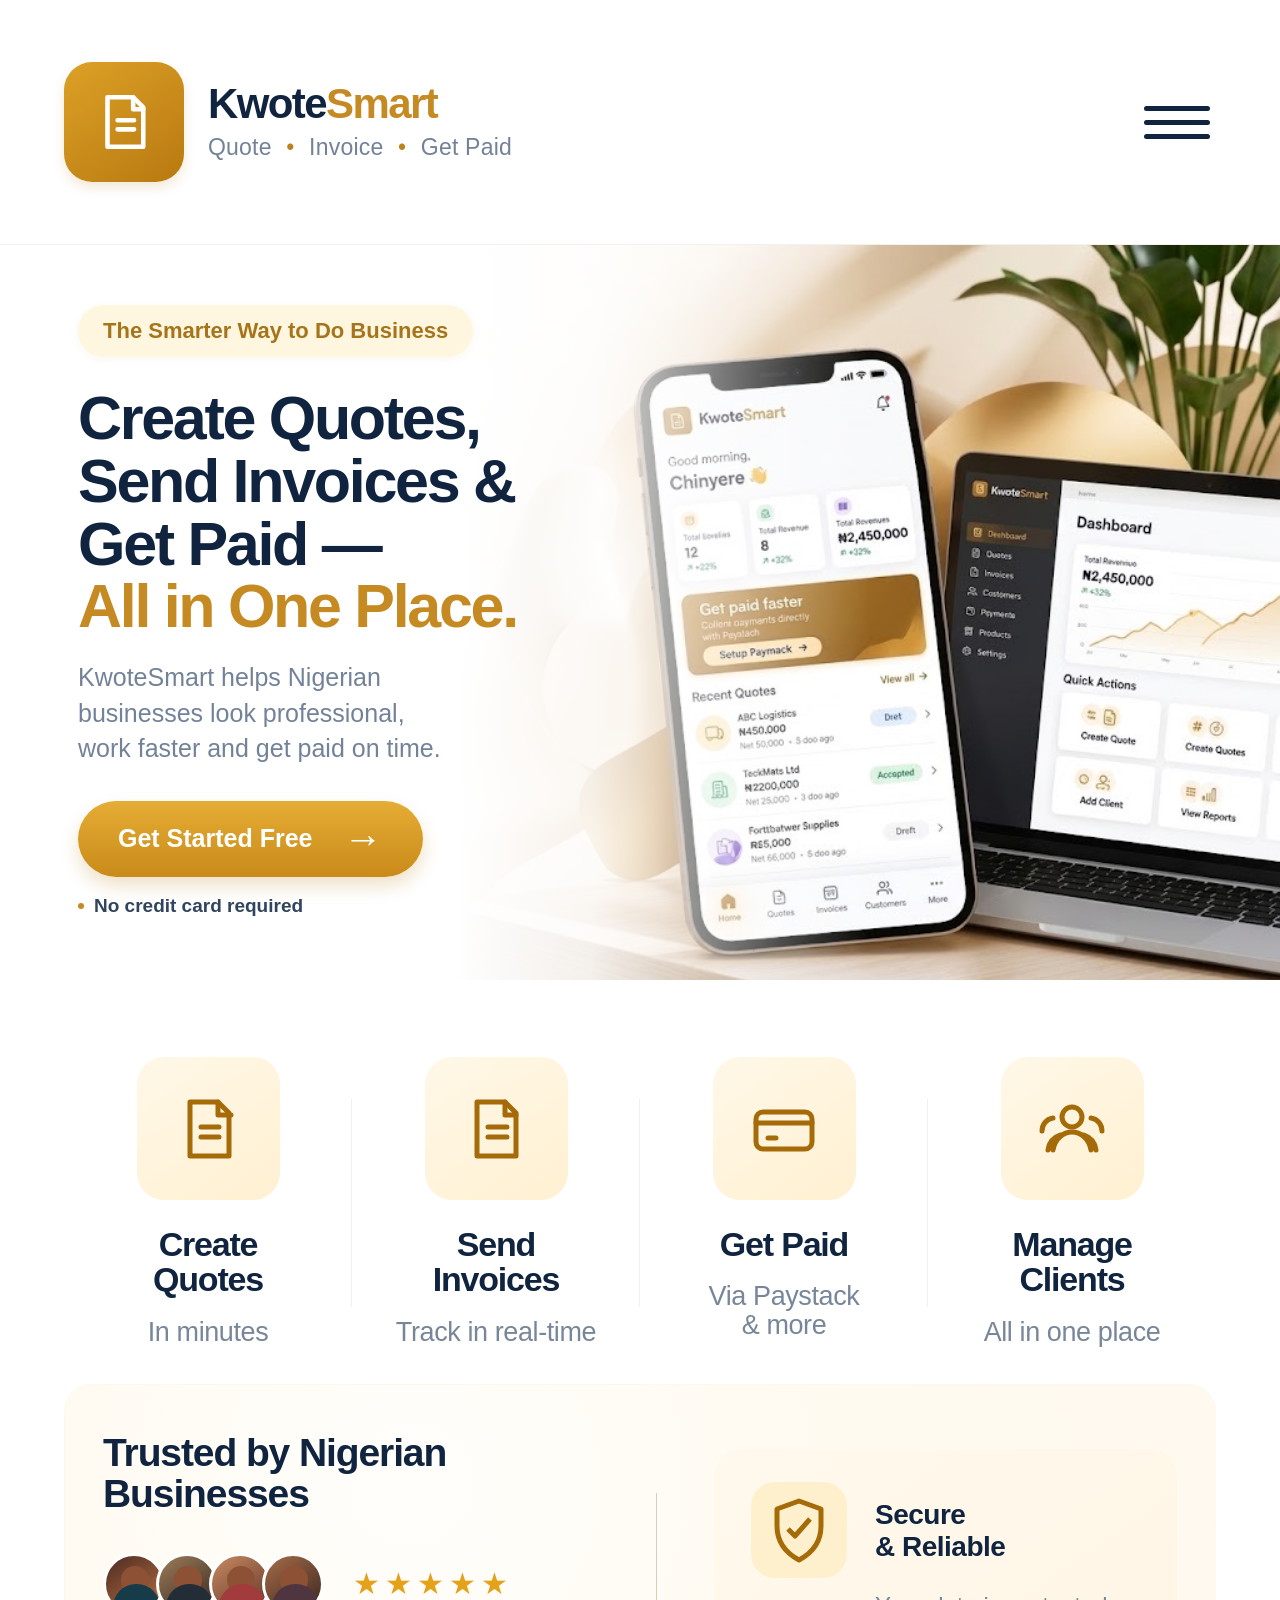
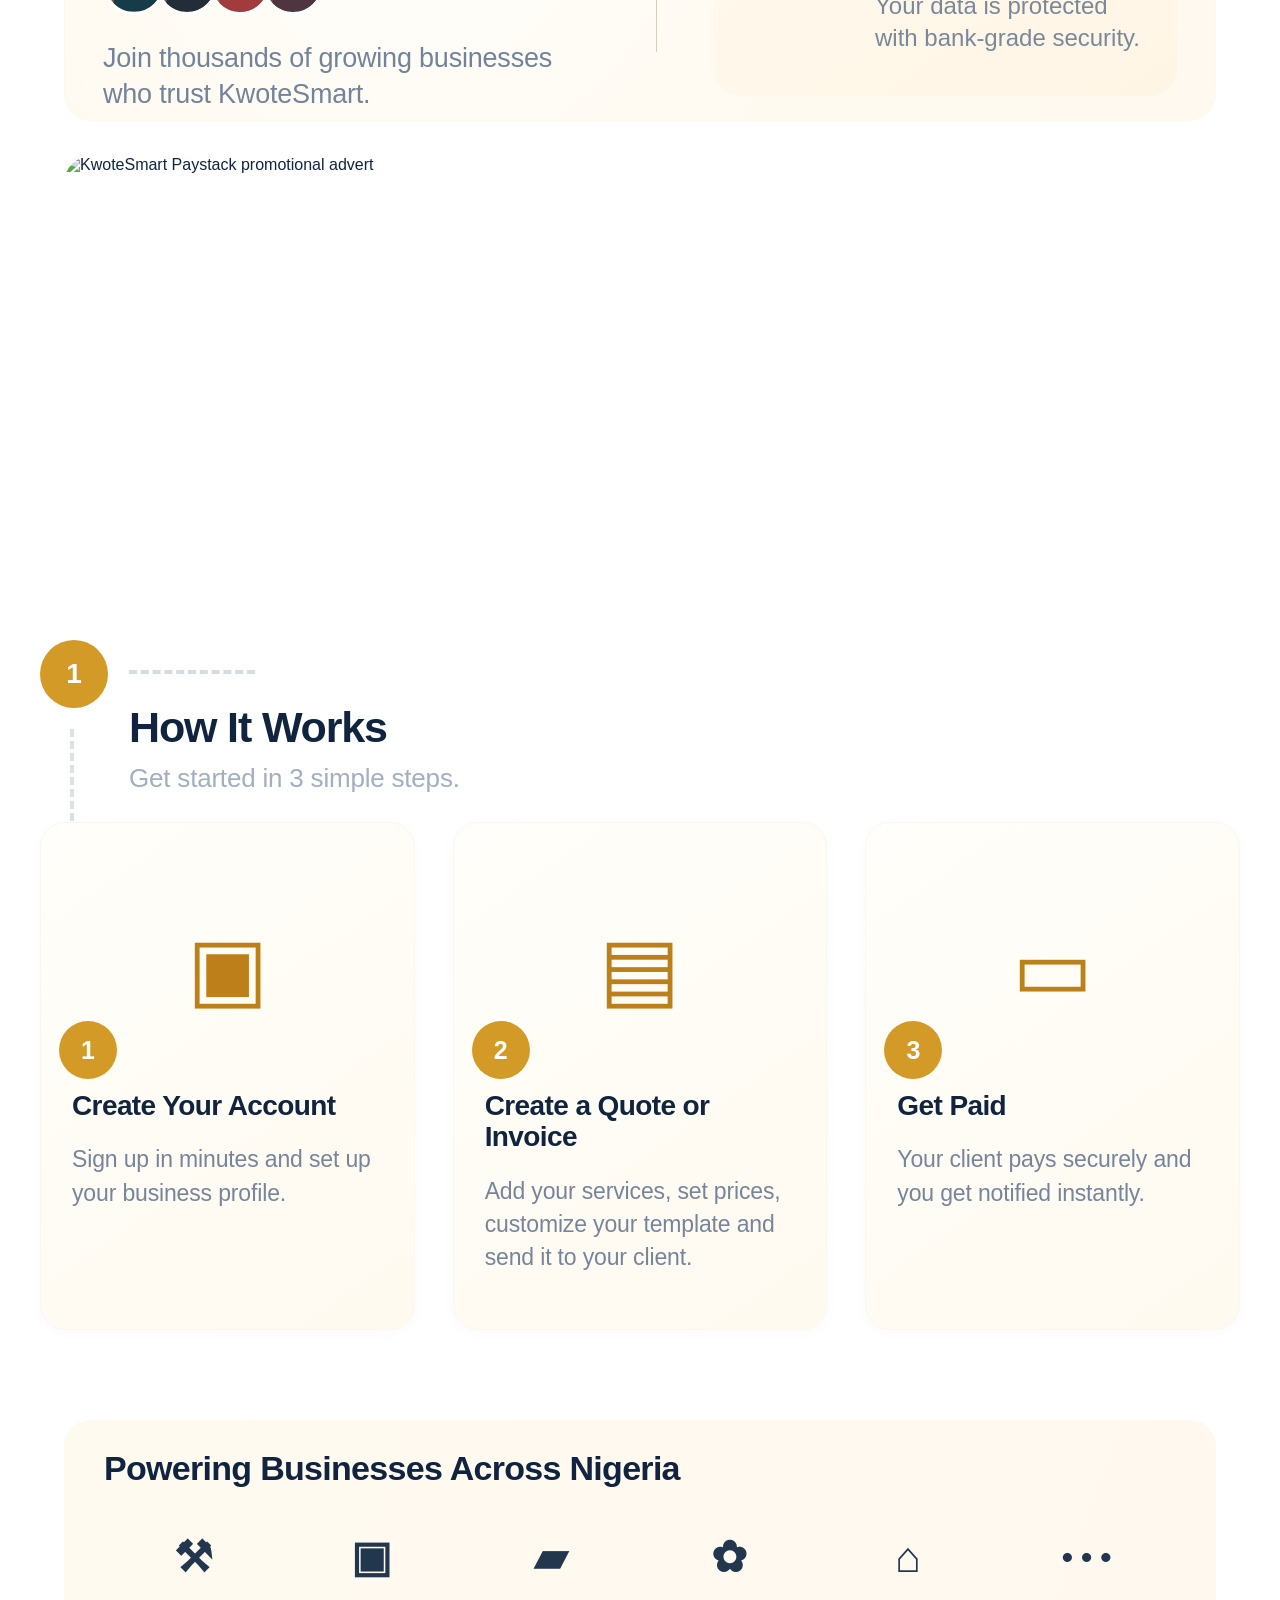
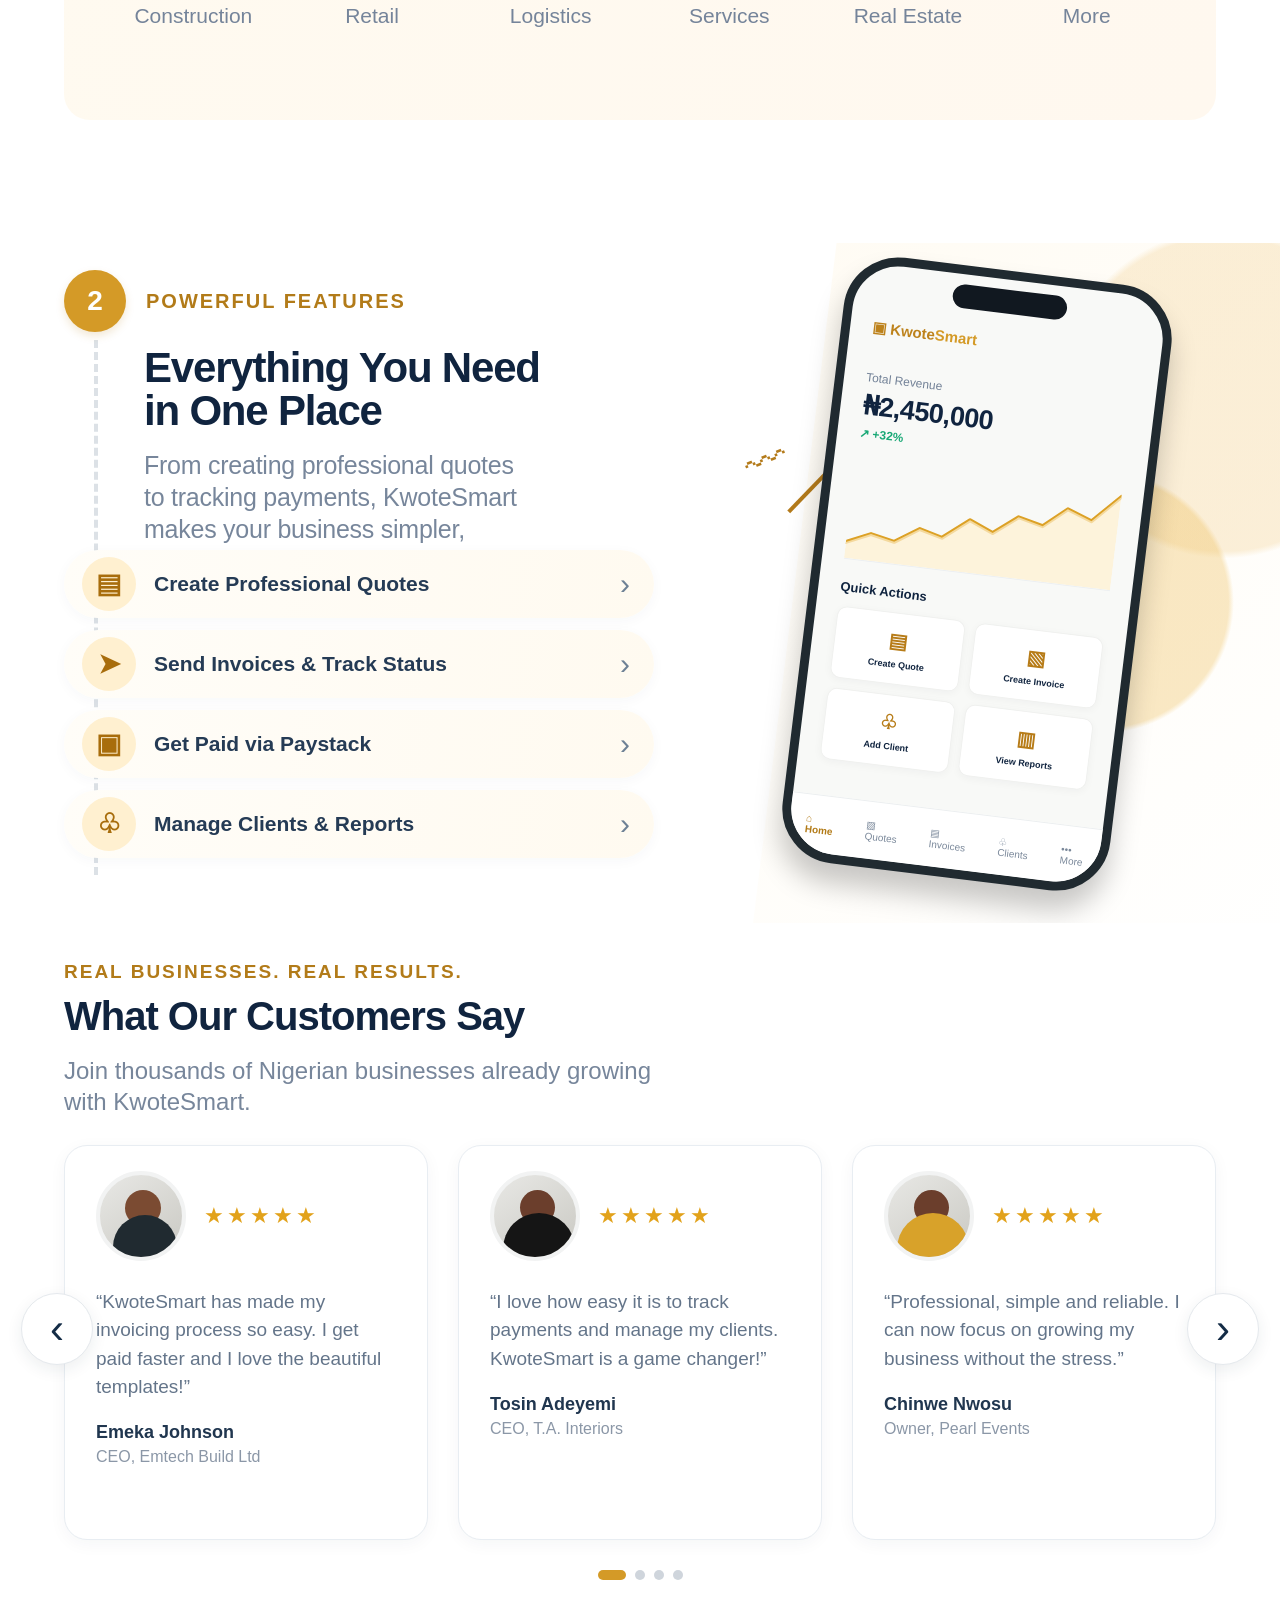
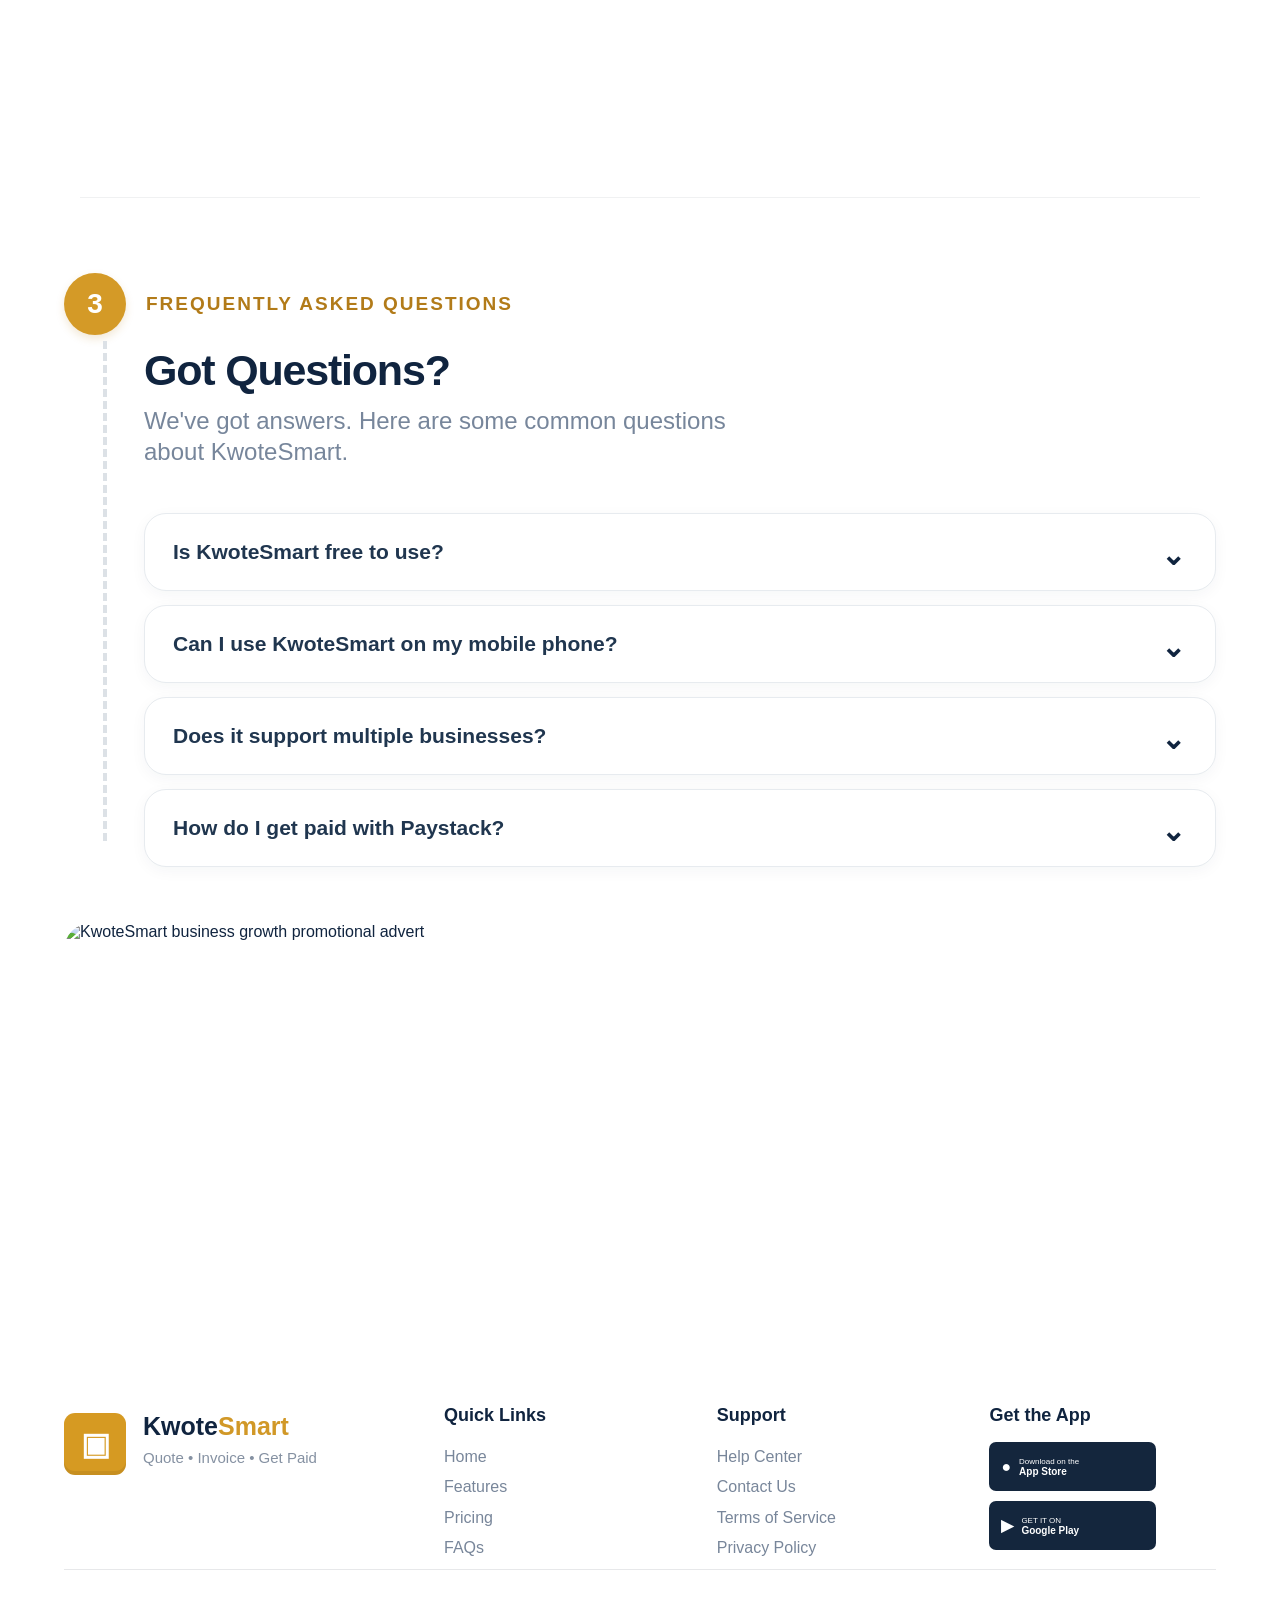
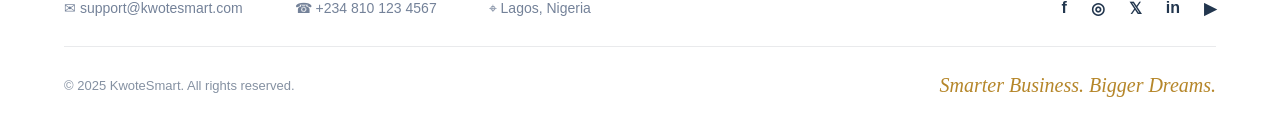
==== commit 7e52c44b: "Add files via upload" ====
--- a/KwoteSmart-v15-Hero-Proper.html
+++ b/KwoteSmart-v15-Hero-Proper.html
@@ -6,9 +6,10 @@
 <title>KwoteSmart — Reference Rebuild</title>
 <style>
 *{box-sizing:border-box}
-html,body{margin:0;padding:0;background:#fff}
+html,body{margin:0;padding:0;background:#fff;overflow-x:hidden;max-width:100%}
 body{font-family:Inter,Arial,Helvetica,sans-serif;color:#10243f}
-.canvas{width:1536px;height:6405px;margin:0 auto;background:#fff;overflow:hidden;position:relative}
+.container{width:100%;max-width:1200px;margin:0 auto;padding:0 24px;position:relative;box-sizing:border-box}
+.powerful-features .container,.faq-section .container{height:100%}
 :root{
  --navy:#10243f;
  --muted:#75849a;
@@ -19,7 +20,7 @@
 }
 
 /* FEATURES */
-.features{position:absolute;left:0;top:1015px;width:1329px;height:346px;background:#fff;padding:42px 117px 0}
+.features{position:relative;width:100%;height:346px;background:#fff;margin-top:35px;padding-top:42px}
 .feature-row{display:grid;grid-template-columns:repeat(4,1fr);height:275px}
 .feature{height:250px;text-align:center;position:relative}
 .feature:not(:last-child):after{
@@ -35,7 +36,7 @@
 .feature p{margin:20px 0 0;font-size:27px;line-height:1.05;color:#78869a;font-weight:400;letter-spacing:-.4px}
 
 /* TRUST */
-.trust{position:absolute;left:0;top:1384px;width:1329px;height:337px;padding:0 79px}
+.trust{position:relative;width:100%;height:337px;margin-top:23px}
 .trust-card{
  height:337px;border-radius:27px;
  background:radial-gradient(circle at 30% 30%,#fffefb 0,#fffaf0 54%,#fff9ef 100%);
@@ -68,42 +69,23 @@
 .security h3{font-size:28px;line-height:1.13;margin:17px 0 27px;font-weight:800;letter-spacing:-.5px}
 .security p{font-size:24px;line-height:1.35;color:#7a889c;margin:0;white-space:nowrap}
 
-/* PAYSTACK */
-.pay{position:absolute;left:0;top:1756px;width:1329px;height:361px;padding:0 80px}
+/* PAYSTACK — promotional advert banner (replaceable image) */
+.pay{position:relative;width:100%;height:361px;margin-top:35px}
 .pay-card{
- height:361px;border-radius:27px;overflow:hidden;position:relative;
- background:
- radial-gradient(circle at 67% 35%,rgba(215,159,55,.35),transparent 24%),
- linear-gradient(105deg,#0b141d 0%,#101c27 39%,#6e4a20 70%,#a77535 100%);
-}
-.pay-card:after{content:"";position:absolute;inset:0;background:linear-gradient(90deg,rgba(5,10,15,.4),transparent 48%,rgba(0,0,0,.05))}
-.pay-copy{position:absolute;z-index:3;left:47px;top:35px;color:#fff}
-.new{display:inline-block;padding:10px 27px;border-radius:30px;background:#e4a82f;font-size:21px;font-weight:800;margin-bottom:18px}
-.pay h2{font-size:43px;line-height:1.04;margin:0 0 17px;letter-spacing:-1.5px}
-.pay h2 span{color:#e4a82f}
-.pay p{font-size:25px;line-height:1.28;margin:0 0 25px;color:#fff}
-.learn{height:64px;border:3px solid #e1a42d;border-radius:35px;display:inline-flex;align-items:center;gap:29px;padding:0 36px;color:#fff;font-size:24px;font-weight:700}
-.learn b{font-size:38px;font-weight:400;line-height:0}
-.pay-phone{
- position:absolute;z-index:3;left:550px;top:22px;width:288px;height:414px;
- background:#f7f8f7;border:8px solid #222b30;border-radius:48px;transform:rotate(-10deg);
- box-shadow:0 15px 20px rgba(0,0,0,.3);padding:55px 25px 20px;text-align:center;color:#12243d
-}
-.pay-phone:before{content:"";position:absolute;top:11px;left:86px;width:105px;height:20px;border-radius:14px;background:#111}
-.check{width:61px;height:61px;border-radius:50%;background:#20b980;color:#fff;display:grid;place-items:center;margin:0 auto 17px;font-size:39px;font-weight:700}
-.pay-phone strong{display:block;font-size:20px}
-.amount{display:block;font-size:34px;font-weight:800;margin:12px 0 5px}
-.from{display:block;font-size:17px;color:#7a8798}
-.paystack-logo{position:absolute;left:0;right:0;bottom:48px;font-size:23px;font-weight:800;color:#00a5d6}
-.pay-scribble{position:absolute;z-index:4;right:52px;top:117px;color:#fff;font-family:"Comic Sans MS",cursive;font-style:italic;font-size:36px;line-height:.94;font-weight:700;transform:rotate(-5deg);text-align:left}
-.pay-scribble:after{content:"";display:block;width:155px;border-bottom:4px solid #e7ae37;margin:23px 0 0 18px;transform:rotate(-7deg)}
-.dots{position:absolute;z-index:6;left:472px;bottom:27px}
-.dot{display:inline-block;width:24px;height:24px;border-radius:50%;background:#a2a5a8;margin:0 7px}
-.dot.active{background:#e3a52a}
+ height:361px;border-radius:27px;overflow:hidden;position:relative;background:#fff;
+}
+
+/* Shared: full-bleed replaceable advert artwork (used by .pay and .cta-section) */
+.advert-card{
+ padding:0 !important;background:#fff;
+}
+.advert-image{
+ display:block;width:100%;height:100%;object-fit:cover;object-position:center;
+}
 
 /* HOW IT WORKS TOP VISIBLE */
-.how{position:absolute;left:0;top:2236px;width:1536px;height:760px;background:#fff}
-.how-head{position:absolute;left:82px;top:4px;height:170px}
+.how{position:relative;width:100%;height:760px;background:#fff;margin-top:60px}
+.how-head{position:absolute;left:0;top:4px;height:170px}
 .circle{width:68px;height:68px;border-radius:50%;background:#d49a27;color:#fff;display:grid;place-items:center;font-size:28px;font-weight:800}
 .dash{position:absolute;left:89px;top:30px;width:126px;border-top:4px dashed #d8dce0}
 .how-title{position:absolute;left:89px;top:66px;width:600px}
@@ -112,24 +94,19 @@
 .vertical-dash{position:absolute;left:30px;top:89px;height:284px;border-left:4px dashed #dce1e6}
 
 /* Below-fold cards are included so the file is a complete landing-page section */
-.steps{position:absolute;left:96px;top:186px;width:1173px;display:grid;grid-template-columns:repeat(3,1fr);gap:38px}
+.steps{position:absolute;left:0;right:0;top:186px;display:grid;grid-template-columns:repeat(3,1fr);gap:38px}
 .step{height:508px;border-radius:25px;background:linear-gradient(145deg,#fffefa,#fffaf0);border:1px solid #faf7ef;padding:22px 31px;position:relative;box-shadow:0 3px 15px rgba(39,52,70,.025)}
 .step-number{position:absolute;left:18px;top:198px;width:58px;height:58px;border-radius:50%;background:#d49a27;color:#fff;display:grid;place-items:center;font-size:25px;font-weight:800}
 .step-icon{height:245px;display:grid;place-items:center;color:#bd7f1a;font-size:86px}
 .step h3{font-size:28px;line-height:1.12;margin:0 0 22px;font-weight:800;letter-spacing:-.6px}
 .step p{font-size:23px;line-height:1.45;color:#77859a;margin:0;letter-spacing:-.15px}
 
-/* precise scaling for responsive viewing */
-@media(max-width:1329px){
- .canvas{transform-origin:top left;margin:0}
-}
-
 .continuation-industries{
- position:absolute;left:0;top:2939px;width:1329px;height:366px;
- background:#fff;padding:0 79px;
+ position:relative;width:100%;height:366px;
+ background:#fff;margin-top:24px;
 }
 .industry-cont-card{
- height:300px;width:1171px;border-radius:26px;background:linear-gradient(110deg,#fffaf0,#fff8ef);
+ height:300px;width:100%;border-radius:26px;background:linear-gradient(110deg,#fffaf0,#fff8ef);
  padding:31px 40px;
 }
 .industry-cont-card h2{
@@ -149,41 +126,21 @@
 
 
 
-/* CTA + FOOTER EXTENSION */
-.cta-section{position:absolute;left:0;top:3890px;width:1329px;height:430px;padding:0 79px}
-.cta-card{height:385px;width:1171px;border-radius:27px;background:linear-gradient(110deg,#fffaf0 0%,#fff8ef 100%);position:relative;overflow:hidden;padding:53px 40px}
-.cta-card:before{content:"";position:absolute;left:-2px;top:-2px;width:105px;height:135px;background:#dca126;clip-path:polygon(0 0,100% 0,0 100%)}
-.cta-copy{position:relative;z-index:3;width:490px}
-.cta-copy h2{font-size:43px;line-height:1.08;letter-spacing:-1.4px;margin:0 0 22px;font-weight:800;color:#10243f}
-.cta-copy p{font-size:25px;line-height:1.35;color:#75849a;margin:0 0 28px}
-.cta-button{height:66px;padding:0 37px;border-radius:36px;background:linear-gradient(180deg,#e0a42a,#c78918);color:#fff;display:inline-flex;align-items:center;gap:30px;text-decoration:none;font-size:24px;font-weight:800;box-shadow:0 7px 14px rgba(181,126,22,.16)}
-.cta-button b{font-size:36px;font-weight:400;line-height:0}
-.device-laptop{position:absolute;z-index:2;right:180px;top:32px;width:520px;height:285px;background:#17202a;border:9px solid #111920;border-radius:15px 15px 7px 7px;box-shadow:0 14px 22px rgba(0,0,0,.18);overflow:hidden}
-.device-screen{position:absolute;inset:12px;background:#fff;border-radius:3px;padding:19px 18px;color:#10243f}
-.device-brand{font-size:12px;font-weight:800;color:#b27a15;margin-bottom:22px}
-.device-nav{position:absolute;left:16px;top:56px;width:84px;color:#8794a5;font-size:9px;line-height:2.4}
-.device-nav b{display:block;background:#fff0ce;color:#a66b09;border-radius:4px;padding-left:8px}
-.device-main{position:absolute;left:125px;top:54px;right:18px}
-.device-main small{font-size:9px;color:#7d8b9d}.device-main strong{display:block;font-size:18px;margin-top:5px}.device-main em{font-size:9px;color:#19a873;font-style:normal}
-.chart{height:112px;margin-top:14px;position:relative;border-bottom:1px solid #edf0f2}
-.chart svg{width:100%;height:100%}
-.laptop-base{position:absolute;z-index:1;right:158px;top:312px;width:565px;height:25px;background:linear-gradient(#aeb4b8,#6d7377);border-radius:2px 2px 22px 22px;transform:perspective(160px) rotateX(8deg);box-shadow:0 8px 9px rgba(0,0,0,.15)}
-.device-phone{position:absolute;z-index:4;right:111px;top:111px;width:136px;height:210px;background:#f8f9f8;border:6px solid #222a30;border-radius:24px;box-shadow:0 11px 18px rgba(0,0,0,.25);padding:29px 12px 10px;text-align:center;color:#10243f}
-.device-phone:before{content:"";position:absolute;left:38px;top:7px;width:48px;height:10px;border-radius:8px;background:#111}
-.device-phone .mini-logo{font-size:8px;font-weight:800;text-align:left;color:#bd821b}.mini-label{font-size:9px;margin-top:24px;color:#7b8795}.mini-value{font-size:17px;font-weight:800;margin:5px 0 14px}.mini-pill{display:inline-block;font-size:7px;background:#d9f5e9;color:#179969;padding:4px 7px;border-radius:10px}
-.footer{position:absolute;left:0;top:4280px;width:1329px;height:330px;padding:0 79px;color:#10243f}
+/* CTA — final promotional advert banner (replaceable image) */
+.cta-section{position:relative;width:100%;height:430px}
+.cta-card{height:385px;width:100%;border-radius:27px;background:#fff;position:relative;overflow:hidden}
+.footer{position:relative;width:100%;height:330px;color:#10243f}
 .footer-top{height:177px;display:grid;grid-template-columns:1.35fr .9fr .9fr .95fr;column-gap:58px;padding:10px 0 0;border-bottom:1px solid #e7e8ea}
 .footer-brand{display:flex;gap:17px;align-items:flex-start;padding-top:10px}.footer-logo{width:62px;height:62px;border-radius:11px;background:#d69a22;color:#fff;display:grid;place-items:center;font-size:31px;font-weight:800;box-shadow:inset 0 -4px 0 rgba(0,0,0,.07)}
 .footer-brand strong{font-size:25px;line-height:1.1;margin-top:5px}.footer-brand strong span{color:#d19827}.footer-brand small{display:block;color:#8591a2;font-size:15px;margin-top:8px}
 .footer-col h4{font-size:18px;margin:2px 0 16px}.footer-col a{display:block;text-decoration:none;color:#78869a;font-size:16px;line-height:1.9}.badges{display:flex;flex-direction:column;gap:10px}.badge{height:49px;width:167px;border-radius:7px;background:#14263d;color:#fff;display:flex;align-items:center;padding:0 12px;gap:8px;font-size:10px;font-weight:700}.badge b{font-size:16px}.badge span{font-size:8px;font-weight:400;display:block}
 .footer-mid{height:76px;display:flex;align-items:center;justify-content:space-between}.contact{display:flex;gap:52px;color:#748299;font-size:14px}.contact span{display:flex;align-items:center;gap:9px}.social{display:flex;gap:24px;font-weight:800;font-size:16px;color:#22364e}.footer-bottom{height:77px;border-top:1px solid #e9eaec;display:flex;align-items:center;justify-content:space-between;color:#8591a2;font-size:13px}.tagline{font-family:cursive;color:#b58629;font-size:20px;font-style:italic}
-@media(max-width:1329px){.canvas{transform-origin:top left;margin:0}}
 
 
 /* POWERFUL FEATURES + CUSTOMER TESTIMONIALS EXTENSION */
 .powerful-features{
- position:absolute;left:0;top:3362px;width:1329px;height:680px;
- background:#fff;overflow:hidden;padding:0 80px;
+ position:relative;width:100%;height:680px;
+ background:#fff;overflow:hidden;margin-top:57px;
 }
 .powerful-features:after{
  content:"";position:absolute;right:-80px;top:-95px;width:560px;height:820px;
@@ -193,7 +150,7 @@
    linear-gradient(135deg,rgba(255,250,239,.75),rgba(255,255,255,0));
  transform:rotate(7deg);pointer-events:none;
 }
-.feature-content{position:relative;z-index:2;width:1170px;height:100%}
+.feature-content{position:relative;z-index:2;width:100%;height:100%}
 .feature-heading{position:absolute;left:0;top:27px;width:625px}
 .feature-heading .section-label{
  display:flex;align-items:center;gap:20px;color:#b27b19;font-size:20px;
@@ -277,8 +234,8 @@
 }
 
 .testimonials{
- position:absolute;left:0;top:4042px;width:1329px;height:920px;
- background:#fff;padding:0 80px;
+ position:relative;width:100%;height:920px;
+ background:#fff;margin-top:0;
 }
 .testimonial-heading{padding-top:38px}
 .testimonial-label{
@@ -292,7 +249,7 @@
  margin:18px 0 0;font-size:24px;line-height:1.3;color:#77869b;width:700px;
 }
 .testimonial-track{
- position:relative;margin-top:28px;width:1170px;height:395px;
+ position:relative;margin-top:28px;width:100%;height:395px;
  display:grid;grid-template-columns:repeat(3,1fr);gap:30px;
 }
 .testimonial-card{
@@ -342,17 +299,12 @@
  position:absolute;left:80px;right:80px;bottom:45px;height:1px;background:#f0f1f2;
 }
 
-/* Keep the existing CTA/footer, but move them below the newly added content. */
-.cta-section{top:5585px}
-.footer{top:5000px}
-
-
 /* FAQ + FINAL CTA EXTENSION */
 .faq-section{
- position:absolute;left:0;top:4962px;width:1329px;height:680px;
- background:#fff;padding:0 80px;overflow:hidden;
-}
-.faq-inner{width:1170px;height:100%;position:relative}
+ position:relative;width:100%;height:680px;
+ background:#fff;overflow:hidden;margin-top:0;
+}
+.faq-inner{width:100%;height:100%;position:relative}
 .faq-dashed{
  position:absolute;left:39px;top:98px;height:500px;border-left:4px dashed #dce1e6;
 }
@@ -374,7 +326,7 @@
  margin:0 0 0 80px;font-size:24px;line-height:1.32;color:#77869b;
 }
 .faq-list{
- position:absolute;left:80px;top:270px;width:1090px;
+ position:absolute;left:80px;right:0;top:270px;
  display:flex;flex-direction:column;gap:14px;
 }
 .faq-item{
@@ -398,95 +350,6 @@
 .faq-item.open .faq-answer{max-height:130px;padding:0 28px 20px}
 .faq-item.open .faq-chevron{transform:rotate(180deg)}
 
-/* Screenshot-style dark CTA */
-.cta-section{
- position:absolute;left:0;top:4570px;width:1329px;height:430px;padding:0 79px;
-}
-.cta-card{
- height:400px;width:1171px;border-radius:27px;position:relative;overflow:hidden;
- background:
-  radial-gradient(circle at 65% 35%,rgba(224,164,42,.62),transparent 24%),
-  linear-gradient(105deg,#071521 0%,#0d1c28 35%,#70471b 72%,#a9752f 100%);
- padding:0;
-}
-.cta-card:before{display:none}
-.cta-card:after{
- content:"";position:absolute;inset:0;
- background:linear-gradient(90deg,rgba(2,10,17,.72) 0%,rgba(3,11,18,.36) 47%,rgba(0,0,0,.03) 75%);
- z-index:1;
-}
-.cta-copy{
- position:absolute;z-index:5;left:47px;top:42px;width:510px;color:#fff;
-}
-.cta-copy:before{
- content:"READY TO GROW YOUR BUSINESS?";
- display:block;color:#e5ae42;font-size:18px;font-weight:800;
- letter-spacing:1.3px;margin-bottom:16px;
-}
-.cta-copy h2{
- font-size:40px;line-height:1.12;letter-spacing:-1.1px;margin:0 0 16px;
- font-weight:800;color:#fff;
-}
-.cta-copy h2 br{display:none}
-.cta-copy p{
- font-size:22px;line-height:1.35;color:#eef1f3;margin:0 0 27px;
-}
-.cta-button{
- height:66px;padding:0 37px;border-radius:36px;
- background:linear-gradient(180deg,#f2bd50,#dfa22e);color:#172638;
- display:inline-flex;align-items:center;gap:30px;text-decoration:none;
- font-size:22px;font-weight:800;box-shadow:0 7px 14px rgba(0,0,0,.16);
-}
-.cta-button b{font-size:34px;font-weight:500;line-height:0}
-
-/* Warm photo-like person treatment */
-.cta-person{
- position:absolute;z-index:4;right:225px;bottom:-15px;width:300px;height:350px;
-}
-.cta-person .head{
- position:absolute;left:84px;top:35px;width:118px;height:145px;border-radius:48% 48% 45% 45%;
- background:linear-gradient(145deg,#a96035,#d88958 58%,#7e452c);
- box-shadow:inset -12px -5px 0 rgba(78,39,28,.18);
-}
-.cta-person .hair{
- position:absolute;left:67px;top:7px;width:155px;height:95px;border-radius:60% 60% 38% 38%;
- background:#171315;box-shadow:0 22px 0 -8px #171315;
-}
-.cta-person .bun{
- position:absolute;left:103px;top:-28px;width:92px;height:75px;border-radius:50%;
- background:#171315;box-shadow:-22px 10px 0 -7px #171315,20px 5px 0 -8px #171315;
-}
-.cta-person .neck{
- position:absolute;left:121px;top:157px;width:55px;height:50px;background:#a96035;
-}
-.cta-person .body{
- position:absolute;left:30px;top:190px;width:245px;height:180px;
- border-radius:105px 105px 0 0;background:#101820;
- transform:rotate(1deg);
-}
-.cta-person .lapel{
- position:absolute;left:96px;top:195px;width:95px;height:160px;
- border-left:3px solid #343e43;border-right:3px solid #343e43;
- transform:skew(-9deg);
-}
-.cta-person .arm{
- position:absolute;right:15px;top:224px;width:100px;height:155px;
- border-radius:50px;background:#a96035;transform:rotate(-18deg);
-}
-.cta-person .phone{
- position:absolute;right:8px;bottom:5px;width:58px;height:105px;
- border-radius:9px;background:#b7aa9a;border:4px solid #3c3835;
- transform:rotate(10deg);box-shadow:0 8px 10px rgba(0,0,0,.3);
-}
-.cta-scribble{
- position:absolute;z-index:6;right:46px;top:82px;color:#f2c76c;
- font-family:"Comic Sans MS",cursive;font-style:italic;font-size:34px;
- line-height:1.08;font-weight:700;transform:rotate(-5deg);
-}
-.cta-scribble:after{
- content:"";display:block;width:128px;border-bottom:4px solid #e7ae37;
- margin:15px 0 0 4px;transform:rotate(-7deg);
-}
 
 
 /* WIDER/TALLER PROMOTIONAL BANNERS */
@@ -496,47 +359,26 @@
 .pay-card{
  height:420px;
 }
-.pay-copy{
- top:40px;
-}
-.pay h2{
- margin-bottom:20px;
-}
-.pay p{
- margin-bottom:30px;
-}
-.learn{
- height:68px;
- padding:0 40px;
-}
 
 /* Match the extra breathing room on the final banner near the footer. */
 .cta-section{
- top:4570px;
  height:470px;
 }
 .cta-card{
  height:440px;
 }
-.cta-copy{
- top:52px;
-}
-.cta-button{
- height:70px;
- padding:0 42px;
-}
-.footer{
- top:5050px;
-}
 
 
 /* TOP NAVIGATION + HERO */
 .top-hero {
- position:absolute;left:0;top:0;width:1329px;height:980px;background:#fff;overflow:hidden;
+ position:relative;width:100%;height:980px;background:#fff;overflow:hidden;
 }
 .top-nav {
- height:245px;width:100%;display:flex;align-items:center;justify-content:space-between;
- padding:0 78px;border-bottom:1px solid #f1f1ef;background:#fff;position:relative;z-index:10;
+ height:245px;width:100%;display:flex;align-items:center;
+ border-bottom:1px solid #f1f1ef;background:#fff;position:relative;z-index:10;
+}
+.top-nav .container{
+ height:100%;display:flex;align-items:center;justify-content:space-between;
 }
 .brand {
  display:flex;align-items:center;gap:24px;
@@ -609,27 +451,10 @@
 .hero-accent:after {
  content:"";position:absolute;width:70px;height:5px;background:#c58a22;left:-13px;top:34px;transform:rotate(-7deg);border-radius:5px;
 }
-@media(max-width:1329px) {
- .top-hero {transform-origin:top left}
-}
-
-
-/* FINAL POSITION OVERRIDES AFTER ALL PREVIOUS EXTENSION STYLES */
-.features{top:1015px}
-.trust{top:1384px}
-.pay{top:1756px}
-.how{top:2236px}
-.continuation-industries{top:2939px}
-.powerful-features{top:3362px}
-.testimonials{top:4042px}
-.faq-section{top:4962px}
-.cta-section{top:5585px}
-.footer{top:6065px}
-
 
 /* FINAL HERO REBUILD — seamless photo layer from the supplied first reference */
 .top-hero{
- position:absolute;left:0;top:0;width:1329px;height:980px;background:#fff;overflow:hidden;
+ position:relative;width:100%;height:980px;background:#fff;overflow:hidden;
 }
 .hero{
  position:relative;width:100%;height:735px;overflow:hidden;
@@ -666,25 +491,122 @@
  background:#c58a22;margin:0 10px 3px 0;
 }
 
+/* ============ MOBILE (max-width:768px) ============ */
+@media(max-width:768px){
+ .container{padding:0 16px}
+
+ /* Nav */
+ .top-nav{height:88px}
+ .brand-mark{width:56px;height:56px;border-radius:14px}
+ .brand-mark svg{width:32px;height:32px}
+ .brand-name{font-size:22px;letter-spacing:-.8px}
+ .brand-sub{font-size:12px;margin-top:3px}
+ .menu-button{width:40px;height:34px;gap:6px}
+ .menu-button i{width:36px;height:3px}
+
+ /* Hero */
+ .top-hero{height:auto}
+ .hero{height:auto;min-height:560px;background-position:center;padding-bottom:40px}
+ .hero-photo{width:100%;background:linear-gradient(180deg,#ffffff 0%,#ffffff 55%,rgba(255,255,255,0.9) 75%,rgba(255,255,255,0.55) 100%)}
+ .hero-copy{position:relative;width:100%;max-width:100%;padding:36px 20px 0}
+ .hero-copy h1{font-size:36px;letter-spacing:-1.2px;margin:18px 0 14px}
+ .hero-copy p{font-size:17px !important;width:100% !important}
+ .hero-pill{height:40px;padding:0 16px;font-size:14px}
+ .hero-cta{height:56px !important;padding:0 24px !important;font-size:16px !important}
+ .hero-note{font-size:13px !important}
+
+ /* Features */
+ .features{height:auto;padding:36px 0}
+ .feature-row{display:grid;grid-template-columns:repeat(2,1fr);gap:28px 16px;height:auto}
+ .feature{height:auto}
+ .feature:not(:last-child):after{display:none}
+
+ /* Trust */
+ .trust{height:auto}
+ .trust-card{height:auto;display:flex;flex-direction:column;padding:28px 24px;gap:20px}
+ .divider{display:none}
+ .trust-left h2{font-size:28px;margin-bottom:20px}
+ .people{flex-wrap:wrap;height:auto;row-gap:10px}
+ .person{width:46px;height:46px}
+ .stars{white-space:normal;margin-left:14px;font-size:22px;letter-spacing:3px}
+ .security{height:auto;margin-left:0;padding:24px;gap:18px}
+ .security p{white-space:normal;font-size:18px}
+ .security h3{font-size:22px;margin:12px 0 12px}
+
+ /* Pay — advert image */
+ .pay{height:auto}
+ .pay-card{height:auto;aspect-ratio:1536/642}
+
+ /* How it works */
+ .how{height:auto;padding:36px 0}
+ .how-head{position:static;height:auto}
+ .circle,.dash,.vertical-dash{display:none}
+ .how-title{position:static !important;width:100% !important}
+ .steps{position:static;grid-template-columns:1fr;gap:24px;margin-top:20px}
+ .step{height:auto;padding:26px 24px}
+ .step-number{position:static;margin-bottom:10px}
+
+ /* Industries */
+ .continuation-industries{height:auto}
+ .industry-cont-card{height:auto;padding:28px 20px}
+ .industry-cont-grid{grid-template-columns:repeat(3,1fr)}
+
+ /* Powerful features */
+ .powerful-features{height:auto;padding:36px 0;overflow:visible}
+ .feature-content{height:auto;display:flex;flex-direction:column;gap:24px}
+ .feature-heading,.feature-list,.feature-phone,.feature-dashed,.feature-scribbles{position:static !important;width:100% !important}
+ .feature-dashed,.feature-scribbles{display:none !important}
+ .feature-heading h2{margin-left:0;font-size:28px}
+ .feature-heading p{width:100% !important;margin-left:0;font-size:16px}
+ .feature-item{height:auto;min-height:60px;padding:12px 18px}
+ .feature-item .item-text{font-size:16px}
+ .feature-phone{max-width:280px;margin:0 auto}
+
+ /* Testimonials */
+ .testimonials{height:auto;padding:36px 0}
+ .testimonial-heading p{width:100% !important;font-size:16px}
+ .testimonial-track{grid-template-columns:1fr;height:auto;gap:20px}
+ .testimonial-card{height:auto;min-height:0}
+ .carousel-arrow{display:none}
+ .testimonial-space{display:none}
+
+ /* FAQ */
+ .faq-section{height:auto;padding:36px 0;overflow:visible}
+ .faq-inner{height:auto}
+ .faq-dashed{display:none}
+ .faq-heading{position:static !important;width:100% !important;margin-left:0}
+ .faq-list{position:static !important;width:100% !important;margin-top:24px}
+
+ /* CTA — advert image */
+ .cta-section{height:auto;padding:36px 0}
+ .cta-card{height:auto;aspect-ratio:1536/512}
+
+ /* Footer */
+ .footer{height:auto;padding:32px 0}
+ .footer-top{height:auto;grid-template-columns:1fr;gap:28px}
+ .footer-mid{flex-direction:column;gap:14px;align-items:flex-start;height:auto;padding:20px 0}
+ .footer-bottom{flex-direction:column;gap:8px;align-items:flex-start;height:auto;padding:20px 0}
+}
 </style>
 </head>
 <body>
-<div class="canvas">
 
 <section class="top-hero">
  <nav class="top-nav">
-  <div class="brand">
-   <div class="brand-mark">
-    <svg viewBox="0 0 72 72" fill="none" stroke="#fff" stroke-width="5" stroke-linecap="round" stroke-linejoin="round">
-     <path d="M18 9h28l11 11v43H18z"/><path d="M46 9v13h11M29 34h18M29 44h18"/>
-    </svg>
-   </div>
-   <div>
-    <div class="brand-name">Kwote<span>Smart</span></div>
-    <div class="brand-sub">Quote <b>•</b> Invoice <b>•</b> Get Paid</div>
-   </div>
-  </div>
-  <button class="menu-button" aria-label="Open menu"><i></i><i></i><i></i></button>
+  <div class="container">
+   <div class="brand">
+    <div class="brand-mark">
+     <svg viewBox="0 0 72 72" fill="none" stroke="#fff" stroke-width="5" stroke-linecap="round" stroke-linejoin="round">
+      <path d="M18 9h28l11 11v43H18z"/><path d="M46 9v13h11M29 34h18M29 44h18"/>
+     </svg>
+    </div>
+    <div>
+     <div class="brand-name">Kwote<span>Smart</span></div>
+     <div class="brand-sub">Quote <b>•</b> Invoice <b>•</b> Get Paid</div>
+    </div>
+   </div>
+   <button class="menu-button" aria-label="Open menu"><i></i><i></i><i></i></button>
+  </div>
  </nav>
 
  <div class="hero">
@@ -702,6 +624,7 @@
 
 
 <section class="features">
+ <div class="container">
  <div class="feature-row">
   <article class="feature">
    <div class="iconbox"><svg class="icon" viewBox="0 0 72 72" fill="none" stroke="#a66b09" stroke-width="5" stroke-linecap="round" stroke-linejoin="round"><path d="M18 9h28l11 11v43H18z"/><path d="M46 9v13h13M29 34h18M29 44h18"/></svg></div>
@@ -720,9 +643,11 @@
    <h3>Manage<br>Clients</h3><p>All in one place</p>
   </article>
  </div>
+ </div>
 </section>
 
 <section class="trust">
+ <div class="container">
  <div class="trust-card">
   <div class="trust-left">
    <h2>Trusted by Nigerian<br>Businesses</h2>
@@ -738,27 +663,30 @@
    <div><h3>Secure<br>&amp; Reliable</h3><p>Your data is protected<br>with bank-grade security.</p></div>
   </div>
  </div>
-</section>
-
-<section class="pay">
- <div class="pay-card">
-  <div class="pay-copy"><span class="new">NEW</span><h2>Get paid faster<br>with <span>Paystack</span></h2><p>Receive payments directly<br>into your bank account.</p><a class="learn" href="#">Learn More <b>→</b></a></div>
-  <div class="pay-phone"><span class="check">✓</span><strong>Payment Received</strong><span class="amount">₦450,000</span><span class="from">from ABC Logistics</span><span class="paystack-logo">▰ Paystack</span></div>
-  <div class="pay-scribble">More<br>payments.<br>More growth.</div>
-  <div class="dots"><i class="dot active"></i><i class="dot"></i><i class="dot"></i><i class="dot"></i></div>
+ </div>
+</section>
+
+<section class="pay advert-section" aria-label="Promotional advert banner">
+ <div class="container">
+ <div class="advert-card pay-card">
+  <img class="advert-image" src="assets/images/promotional-1.png" alt="KwoteSmart Paystack promotional advert">
+ </div>
  </div>
 </section>
 
 <section class="how">
+ <div class="container">
  <div class="how-head"><div class="circle">1</div><div class="dash"></div><div class="vertical-dash"></div><div class="how-title"><h2>How It Works</h2><p>Get started in 3 simple steps.</p></div></div>
  <div class="steps">
   <article class="step"><span class="step-number">1</span><div class="step-icon">▣</div><h3>Create Your Account</h3><p>Sign up in minutes and set up your business profile.</p></article>
   <article class="step"><span class="step-number">2</span><div class="step-icon">▤</div><h3>Create a Quote or Invoice</h3><p>Add your services, set prices, customize your template and send it to your client.</p></article>
   <article class="step"><span class="step-number">3</span><div class="step-icon">▭</div><h3>Get Paid</h3><p>Your client pays securely and you get notified instantly.</p></article>
  </div>
+ </div>
 </section>
 
 <section class="continuation-industries">
+  <div class="container">
   <div class="industry-cont-card">
     <h2>Powering Businesses Across Nigeria</h2>
     <div class="industry-cont-grid">
@@ -770,11 +698,13 @@
       <div><div class="industry-cont-icon more">•••</div><span>More</span></div>
     </div>
   </div>
+  </div>
 </section>
 
 
 
 <section class="powerful-features">
+ <div class="container">
  <div class="feature-content">
   <div class="feature-dashed"></div>
 
@@ -826,9 +756,11 @@
    </div>
   </div>
  </div>
+ </div>
 </section>
 
 <section class="testimonials">
+ <div class="container">
  <div class="testimonial-heading">
   <div class="testimonial-label">Real Businesses. Real Results.</div>
   <h2>What Our Customers Say</h2>
@@ -875,12 +807,14 @@
   <span class="testimonial-dot active"></span><span class="testimonial-dot"></span>
   <span class="testimonial-dot"></span><span class="testimonial-dot"></span>
  </div>
+ </div>
  <div class="testimonial-space"></div>
 </section>
 
 
 
 <section class="faq-section">
+ <div class="container">
  <div class="faq-inner">
   <div class="faq-dashed"></div>
   <div class="faq-heading">
@@ -908,28 +842,21 @@
    </div>
   </div>
  </div>
-</section>
-
-
-<section class="cta-section">
- <div class="cta-card">
-  <div class="cta-copy">
-   <h2>Start using KwoteSmart<br>today — <span style="color:#efb746">It’s free!</span></h2>
-   <p>Create quotes, send invoices and get paid<br>in just a few clicks.</p>
-   <a class="cta-button" href="#">Get Started Free <b>→</b></a>
-  </div>
-
-  <div class="cta-person">
-   <div class="hair"></div><div class="bun"></div><div class="head"></div>
-   <div class="neck"></div><div class="body"></div><div class="lapel"></div>
-   <div class="arm"></div><div class="phone"></div>
-  </div>
-  <div class="cta-scribble">Build<br>Grow<br>Succeed</div>
+ </div>
+</section>
+
+
+<section class="cta-section advert-section" aria-label="Final promotional advert banner">
+ <div class="container">
+ <div class="advert-card cta-card">
+  <img class="advert-image" src="assets/images/promotional-2.png" alt="KwoteSmart business growth promotional advert">
+ </div>
  </div>
 </section>
 
 
 <footer class="footer">
+ <div class="container">
  <div class="footer-top">
   <div class="footer-brand"><div class="footer-logo">▣</div><div><strong>Kwote<span>Smart</span></strong><small>Quote • Invoice • Get Paid</small></div></div>
   <div class="footer-col"><h4>Quick Links</h4><a href="#">Home</a><a href="#">Features</a><a href="#">Pricing</a><a href="#">FAQs</a></div>
@@ -938,9 +865,8 @@
  </div>
  <div class="footer-mid"><div class="contact"><span>✉ support@kwotesmart.com</span><span>☎ +234 810 123 4567</span><span>⌖ Lagos, Nigeria</span></div><div class="social"><span>f</span><span>◎</span><span>𝕏</span><span>in</span><span>▶</span></div></div>
  <div class="footer-bottom"><span>© 2025 KwoteSmart. All rights reserved.</span><span class="tagline">Smarter Business. Bigger Dreams.</span></div>
+ </div>
 </footer>
-
-</div>
 
 <script>
 document.querySelectorAll('.faq-question').forEach(function(question){
